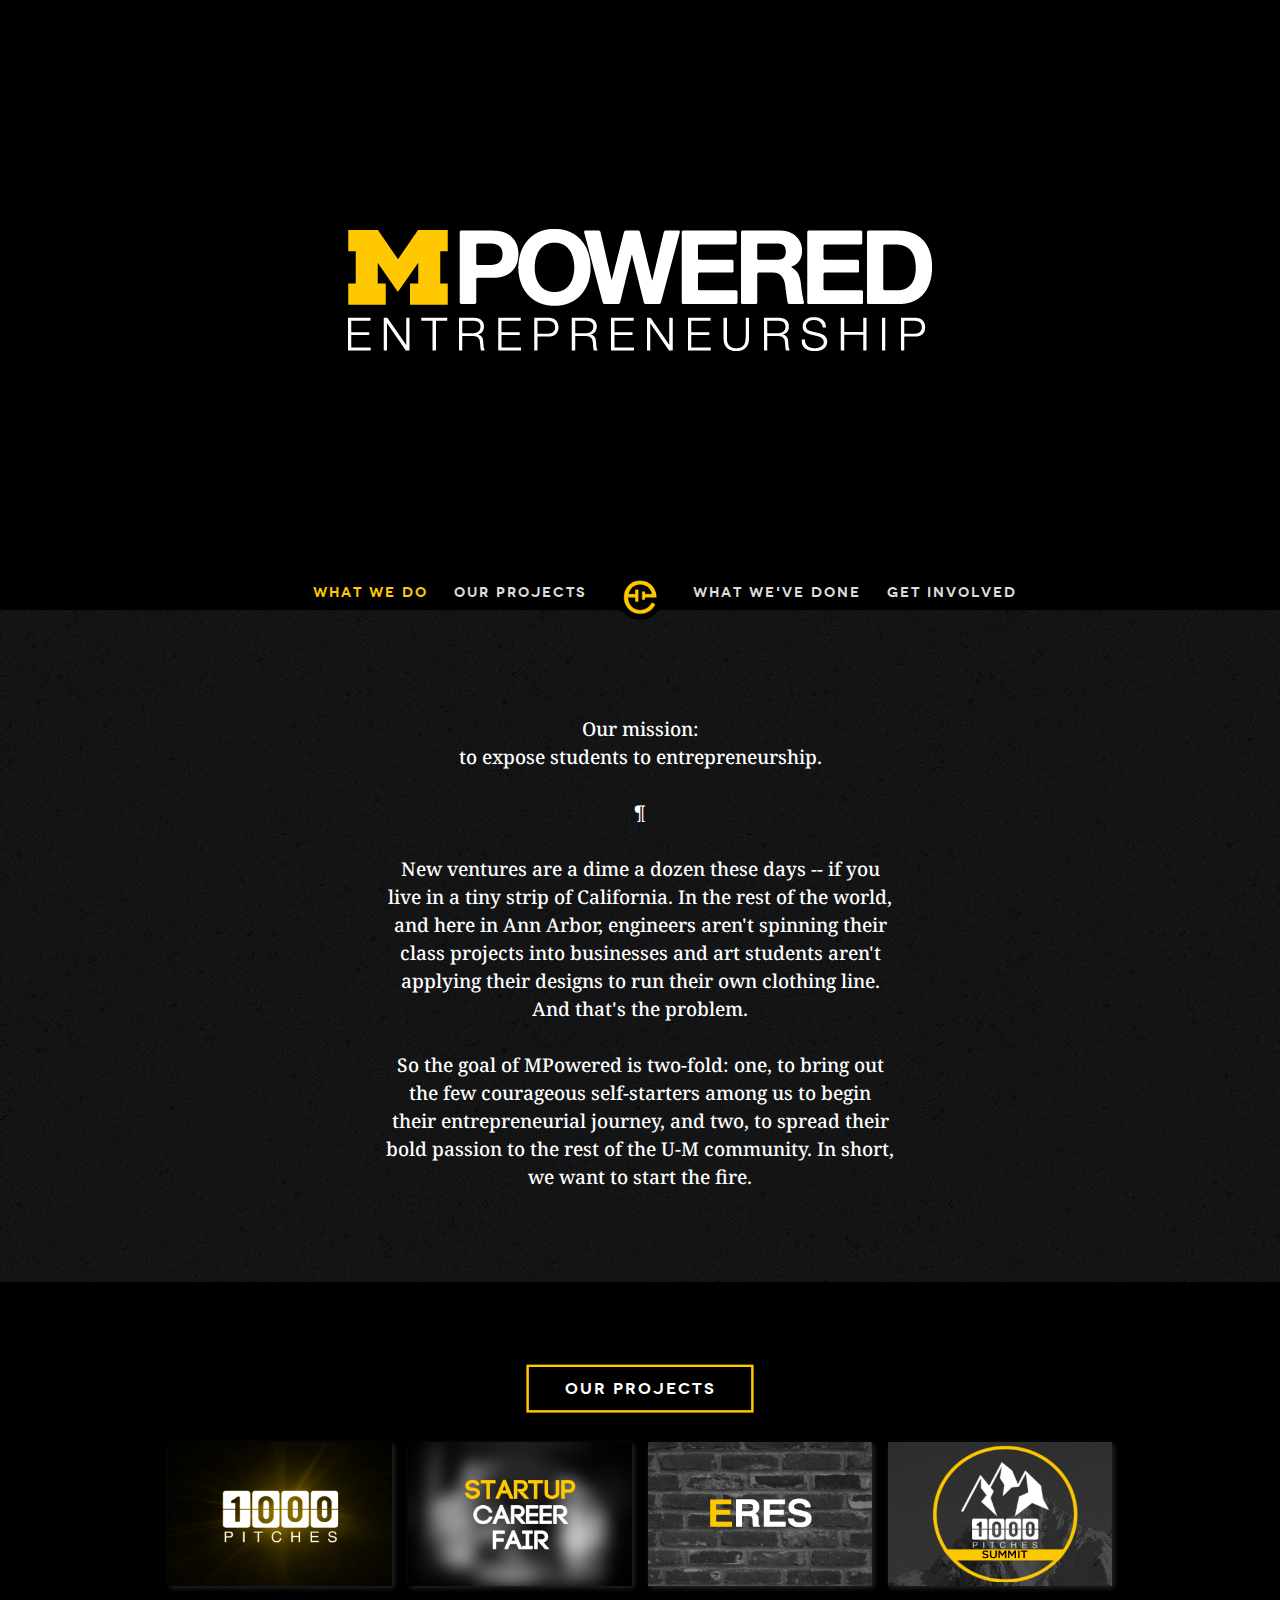
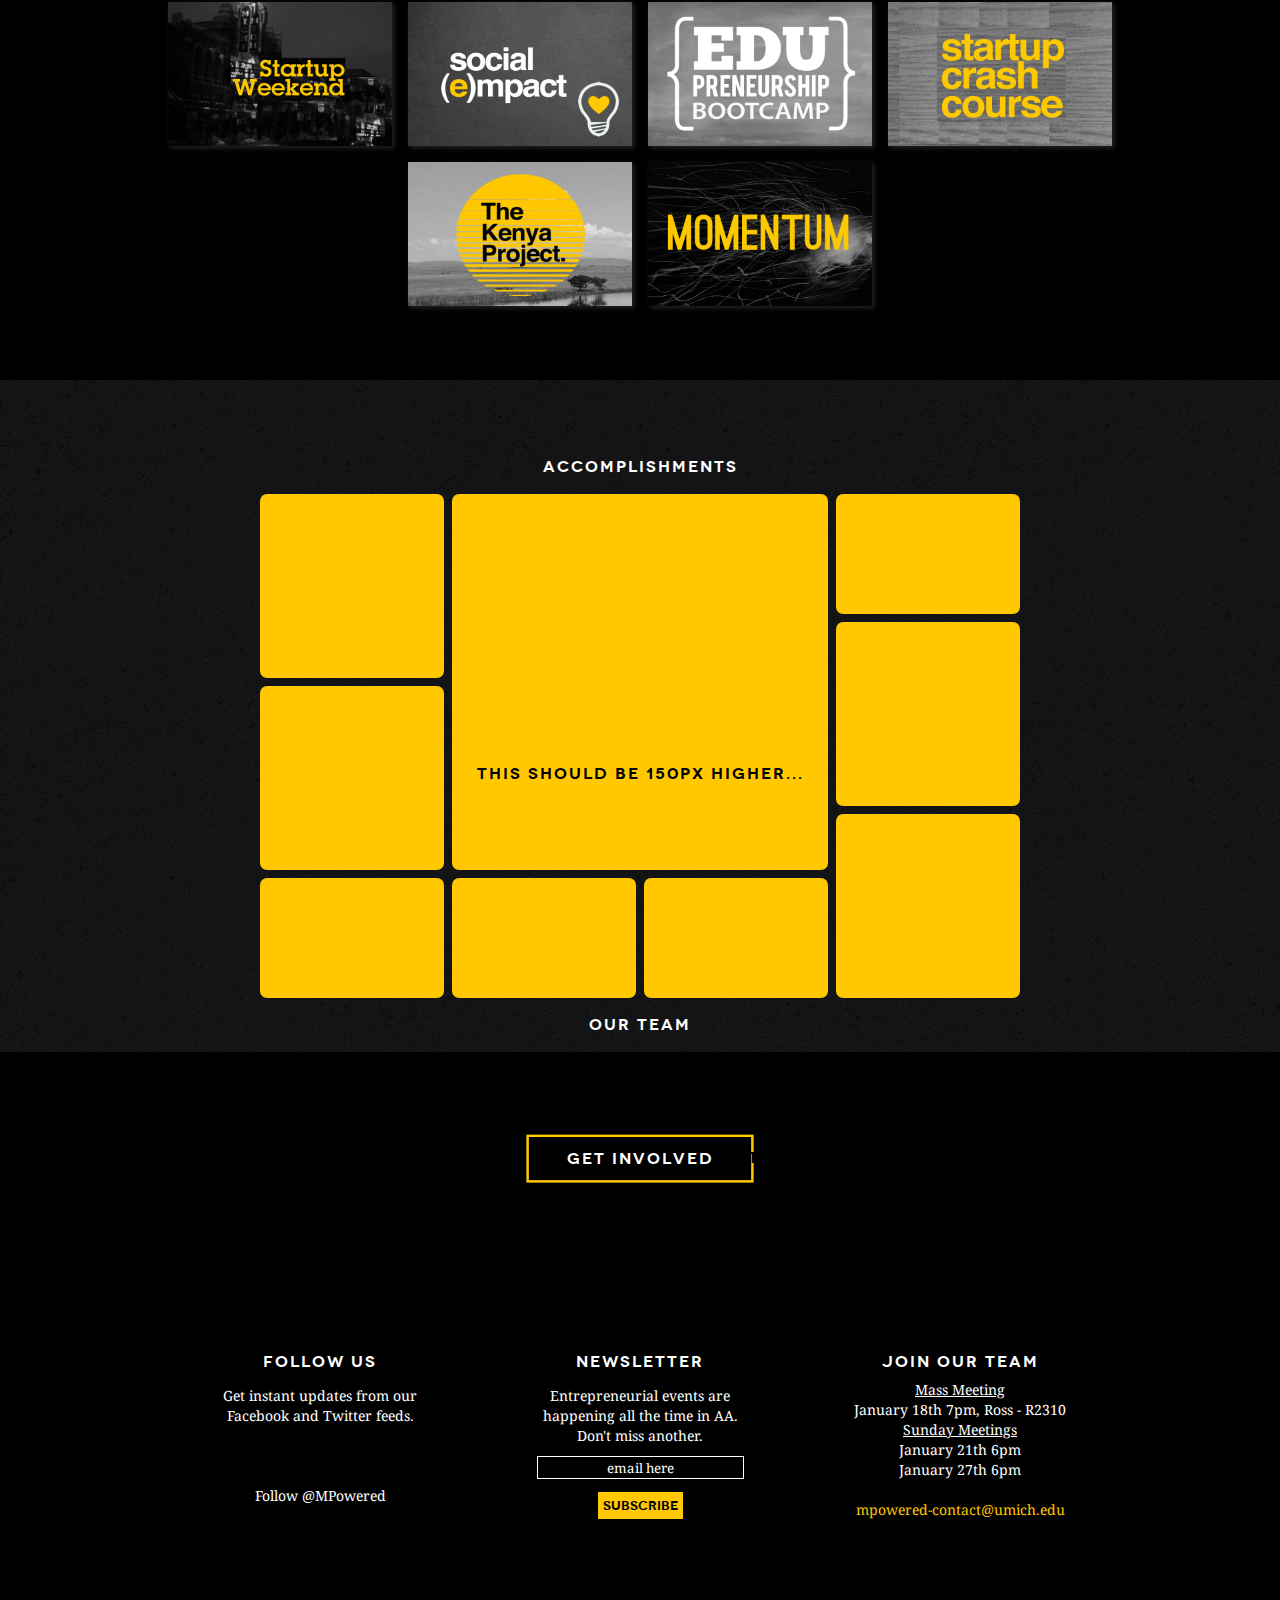
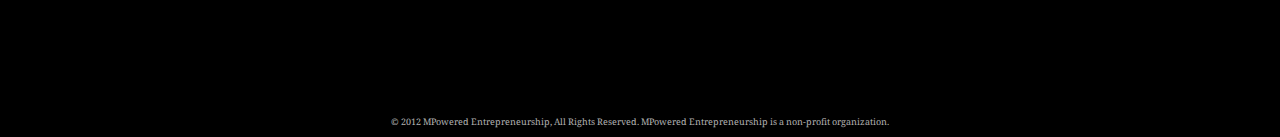
==== index.html @ c4669c92 "style fixes" ====
<!doctype html>

<html>

	<head>
	
			<link rel="stylesheet" type="text/css" href="css/reset.css" />
			<link rel="stylesheet" type="text/css" href="css/font.css" />
			<link rel="stylesheet" type="text/css" href="css/nav.css" />
			<link rel="stylesheet" type="text/css" href="css/style.css" />
			<link rel="stylesheet" type="text/css" href="css/accomp.css">
			
			<link rel="shortcut icon" type="image/x-icon" href="http://shivakilaru.com/newsite2/favicon.ico?" />
			
			<link rel="stylesheet" href="js/JQuery-Tooltip-Plugin/stylesheets/jquery.tooltip/jquery.tooltip.css" type="text/css" />

			<script type="text/javascript" src="js/jquery-ui-1.9.2.custom/js/jquery-1.8.3.js"></script>
			<script type="text/javascript" src="js/jquery-ui-1.9.2.custom/js/jquery-ui-1.9.2.custom.min.js"></script>
			<script src="js/jquery.localscroll.js" type="text/javascript"></script> 
			<script src="js/jquery.scrollTo.js" type="text/javascript"></script> 
			<script type="text/javascript" src="js/jquery.flip.min.js"></script>
			<script src="js/jquery.localscroll.js" type="text/javascript"></script> 
			<script src="js/jquery.scrollTo.js" type="text/javascript"></script>
			<script type="text/javascript" src="js/JQuery-Tooltip-Plugin/javascripts/jquery.tooltip.js"></script>
			<script type="text/javascript" src="js/parallax.js"></script>
			 
			<script type="text/javascript" src="js/custom-mpowered-scripts.js"></script>

			<script type="text/javascript" src="js/jquery.masonry.min.js"></script>
			<script type="text/javascript" src="js/accomplishments.js"></script>

		<title>MPowered Entrepreneurship</title>
		<meta charset="utf-8" />
		<meta property="og:image" content="http://shivakilaru.com/fb-thumbnail.png"/>
		<meta property="og:title" content="MPowered Entrepreneurship"/>
		<meta property="og:url" content="http://www.mpowered.umich.edu"/>
		<meta property="og:site_name" content="MPowered Entrepreneurship"/>
		<meta property="og:type" content="website"/>

		<!-- start Mixpanel --><script type="text/javascript">(function(e,b){if(!b.__SV){var a,f,i,g;window.mixpanel=b;a=e.createElement("script");a.type="text/javascript";a.async=!0;a.src=("https:"===e.location.protocol?"https:":"http:")+'//cdn.mxpnl.com/libs/mixpanel-2.2.min.js';f=e.getElementsByTagName("script")[0];f.parentNode.insertBefore(a,f);b._i=[];b.init=function(a,e,d){function f(b,h){var a=h.split(".");2==a.length&&(b=b[a[0]],h=a[1]);b[h]=function(){b.push([h].concat(Array.prototype.slice.call(arguments,0)))}}var c=b;"undefined"!==
typeof d?c=b[d]=[]:d="mixpanel";c.people=c.people||[];c.toString=function(b){var a="mixpanel";"mixpanel"!==d&&(a+="."+d);b||(a+=" (stub)");return a};c.people.toString=function(){return c.toString(1)+".people (stub)"};i="disable track track_pageview track_links track_forms register register_once alias unregister identify name_tag set_config people.set people.increment".split(" ");for(g=0;g<i.length;g++)f(c,i[g]);b._i.push([a,e,d])};b.__SV=1.2}})(document,window.mixpanel||[]);
mixpanel.init("ddc8a62058d644b4b619761ac56e7fad");</script><!-- end Mixpanel -->
		
	</head>


	<body>

		<script type="text/javascript">
		    mixpanel.track("Loaded the Home Page");
		</script>
	
	<section id="slide-1" data-type="background" data-speed="10">
		<div class="slide" id="scrollto1">
		
			<div class="logo-banner">
			
				<img id="logo" src="the-logo.png"/>
		
			</div>
		</div>
	</section>
	
	
	<div id="sticky_navigation_wrapper">
		<div id="sticky_navigation">
			<div class="demo_container">
				<ul id="scrollanimate">
					<div class="nav-left">
						<li ><a id='projects'href="#scrollto3">Our Projects</a></li>
						<li ><a id='who' href="#scrollto2">What We Do</a></li>
					</div>
					<a id='home'href="#scrollto1"><div class="circle"></div></a>
					<div class="nav-right">
						<li ><a id='people' href="#scrollto4">What We've Done</a></li>
						<li ><a id='involved'href="#scrollto5">Get Involved</a></li>
					</div>
				</ul>
			</div>
		</div>
	</div>
	
	
	<div class="slide" id="scrollto2">
	
		<div class="what-we-do" id="mission">
			Our mission: <br />
			to expose students to entrepreneurship. <br />
			<br />
			¶ <br/>
			<br />
			New ventures are a dime a dozen these days -- if you live in a tiny strip of California. In the rest of the world, and here in Ann Arbor, engineers aren't spinning their class projects into businesses and art students aren't applying their designs to run their own clothing line. And that's the problem.<br /><br/>
			So the goal of MPowered is two-fold: one, to bring out the few courageous self-starters among us to begin their entrepreneurial journey, and two, to spread their bold passion to the rest of the U-M community. In short, we want to start the fire.
		</div>
		
	</div>

	<section id="slide-3" data-type="background" data-speed="10">
		<div class="slide" id="scrollto3">
	
			<div class="title" id="proj">
					Our Projects
			</div>
			
			<div id="project-grid">
				<div>
					<div class="project tileflip">
					<!-- 1000 Pitches -->
						<img src="projects/1000.png">
					</div>
					<div class="projectdata">
						<div class="project_text">
							Pitch your ideas to the largest student run pitch competition in the world.
						</div>
						<a target="_blank" href="http://www.1000pitches.com">
							<div class="link" id="arrow">
							</div>
						</a>	
					</div>
				</div>
				<div>
					<div class="project tileflip" id="scf">
						<!-- MPowered Career Fair -->
						<img src="projects/cf2.png">
					</div>
					<div class="projectdata">
						<div class="project_text">
							Come get a job with a startup at this high energy recruiting event.
						</div>
						<a target="_blank" href="http://startumup.com">
							<div class="link" id="arrow">
							</div>
						</a>	
					</div>
				</div>
				<div>
					<div class="project tileflip">
					<!-- eRes -->
						<img src="projects/eres.png" />
					</div>
					<div class="projectdata">
						<div class="project_text">
							Surround yourself with other passionate students in a living-learning community.
						</div>
						<a target="_blank" href="http://mpowered.umich.edu/eres">
							<div class='link' id="arrow">
							</div>
						</a>	
						
					</div>
				</div>
				<div>
					<div class="project tileflip">
					<!-- 1000 Pitches Summit -->
						<img src="projects/summit.png">
					</div>
					<div class="projectdata">
						<div class="project_text">
							Set your ideas in motion by attending workshops hosted by entrepreneurial leaders.
						</div>
						<div class='link'>	
						</div>
					</div>
				</div>
				<div>
					<div class="project tileflip">
						<!-- Startup Weekend -->
						<img src="projects/sw.png" />
					</div>
					<div class="projectdata">
						<div class="project_text">
							Build your own startup from the bottom up at this intense 54 hour event.
						</div>
						<a target="_blank" href="http://annarbor.startupweekend.org/">						
							<div class='link' id="arrow">
							</div>
						</a>	
					</div>
				</div>
				<div>
					<div class="project tileflip" id="gew">
						<!-- Global Entrepreneurship Week -->
						<img src="projects/gew.png">
					</div>
					<div class="projectdata">
						<div class="project_text">

							Create social change through innovative entrepreneurial solutions.
						</div>
						<a target="_blank" href="http://socialempact.weebly.com">
							<div class='link' id="arrow">
							</div>
						</a>	
					</div>
				</div>
				<div>
					<div class="project tileflip">
						<!-- EDUpreneurship Conference -->
						<img src="projects/edu2.png">
					</div>
					<div class="projectdata">
						<div class="project_text">
							Work with other motivated students to tackle education's biggest problems.
						</div>

						<a target="_blank" href="http://edupreneurshipsummit.wix.com/home">
							<div class='link' id="arrow">
							</div>	
						</a>	
					</div>
				</div>
				<div>
					<div class="project tileflip">
						<!-- Startup Crash Course -->
						<img src="projects/scc.png" />
					</div>
					<div class="projectdata">
						<div class="project_text">
							Acquire the technical skills you need to start your own company.
						</div>
						<div class='link'>
						</div>
					</div>
				</div>
				<div class="project" style="background:none; -webkit-box-shadow: none; -moz-box-shadow:none; box-shadow:none;">
				</div>
				<div>
					<div class="project tileflip">
					<!-- The Kenya Project -->
						<img src="projects/kenya.png">
					</div>
					<div class="projectdata">
						<div class="project_text">
							Help develop communities in Kenya while augmenting your entrepreneurial skills.
						</div>
						<a target="_blank" href="http://mpowered.umich.edu/kenya_project">
							<div class='link' id="arrow">
							</div>
						</a>	
					</div>
				</div>
				<div>
					<div class="project tileflip" id="momentum">
						<!-- Momentum -->
						<img src="projects/momentum.png" />
					</div>
					<div class="projectdata">
						<div class="project_text">
							Tap into Ann Arbor's entrepreneurial resources to expand your startup.
						</div>
						<div class='link'>
						</div>
					</div>
				</div>
				<div class="project" style="background:none; -webkit-box-shadow: none; -moz-box-shadow:none; box-shadow:none;">
				</div>
				
			</div>
		</div>
	</section>

	<div class="slide"  id="scrollto4">
		<div class="title linktoaccomplishments" id="ourteam">
			Accomplishments
		</div>
		<div class="accomplishments">
				<div class="box-accomp medium">
					HEY
				</div>
				<div class="box-accomp huge" link="https://www.google.com/search?q=css+remove+height+of+relative&ie=utf-8&oe=utf-8&aq=t&rls=org.mozilla:en-US:official&client=firefox-a">
					this should be 150px higher...
				</div>
				<div class="box-accomp small">
					
				</div>
				<div class="box-accomp medium">
					
				</div>
				<div class="box-accomp medium">
					
				</div>
				<div class="box-accomp medium">
					 
				</div>
				<div class="box-accomp small">
					
				</div>

				<div class="box-accomp small">
					
				</div>

				<div class="box-accomp small">
					test
				</div>
		</div>

		<div id="people-grid" >
			<img class="person tooltiptopright" src="team/2012-
			scott.png"/>
				<div class="tooltip_description" style="display:none;" title="Scott Christopher">
					<div class="tooltip_text">
						President <br />
						<br />

						Email:
						schrist@umich.edu<br />
						Hometown: 
						Grand Rapids, Michigan<br />
					</div>
				</div>
			<img class="person tooltiptopright" src="team/2012-
			shiva.png"/>
				<div class="tooltip_description" style="display:none;" title="Shiva Kilaru">
					<div class="tooltip_text">
						VP of Design <br />
						<br />

						Email:
						skilaru@umich.edu<br />
						Hometown: 
						Fenton, Michigan<br />
					</div>
				</div>
			<img class="person tooltiptopright" src="team/2012-
			ridhisha.png"/>
				<div class="tooltip_description" style="display:none;" title="Ridhisha Rughani">
					<div class="tooltip_text">
						VP of Programs <br />
						<br />

						Email:
						rrughani@umich.edu <br />
						Hometown: 
						Rochester Hills, Michigan<br />
					</div>
				</div>
			<img class="person tooltiptopleft" src="team/2012-
			neil.png"/>
				<div class="tooltip_description" style="display:none;" title="Neil Sood">
					<div class="tooltip_text">
						VP of Projects <br />
						<br />

						Email:
						neilsood@umich.edu <br />
						Hometown: 
						Palo Alto, California<br />
					</div>
				</div>
			<img class="person tooltiptopleft" src="team/2012-
			cathy.png"/>
				<div class="tooltip_description" style="display:none;" title="Cathy Huang">
					<div class="tooltip_text">
						Director - 1000 Pitches <br />
						<br />

						Email:
						huangcat@umich.edu <br />
						Hometown: 
						Canton, Michigan<br />
					</div>
				</div>
			<img class="person tooltiptopleft" src="team/2012-
			chris.png"/>
				<div class="tooltip_description" style="display:none;" title="Chris O'Neil">
					<div class="tooltip_text">
						Director - 1000 Pitches <br />
						<br />

						Email:
						cconeil@umich.edu <br />
						Hometown: 
						Akron, Ohio<br />
					</div>
				</div>

			<img class="person tooltiptopright" src="team/2012-
			danyaal.png"/>
				<div class="tooltip_description" style="display:none;" title="Danyaal Rangwala">
					<div class="tooltip_text">
						Director - 1000 Pitches <br />
						<br />

						Email:
						danyaal@umich.edu <br />
						Hometown: 
						Glendale, California<br />
					</div>
				</div>
			<img class="person tooltiptopright" src="team/2012-
			michelle.png"/>
				<div class="tooltip_description" style="display:none;" title="Michelle Lu">
					<div class="tooltip_text">
						Director - MPowered Career Fair <br />
						<br />

						Email:
						lumich@umich.edu <br />
						Hometown: 
						Canton, Michigan<br />
					</div>
				</div>
			<img class="person tooltiptopright" src="team/2012-
			brandon.png"/>
				<div class="tooltip_description" style="display:none;" title="Brandon Eagle">
					<div class="tooltip_text">
						Director - MPowered Career Fair <br />
						<br />
						Email:
						bleagle@umich.edu <br />
						Hometown: 
						Southborough, Massachusetts<br />
					</div>
				</div>
			<img class="person tooltiptopleft" src="team/2012-
			max.png"/>
				<div class="tooltip_description" style="display:none;" title="Max Gilles">
					<div class="tooltip_text">
						Director - Marketing  <br />
						<br />
						Email:
						mxgilles@umich.edu <br />
						Hometown: 
						Cleveland, Ohio<br />
					</div>
				</div>
			<img class="person tooltiptopleft" src="team/2012-
			alison.png"/>
				<div class="tooltip_description" style="display:none;" title="Alison Christiansen">
					<div class="tooltip_text">
						Director - Startup Weekend  <br />
						<br />

						Email:
						amchr@umich.edu <br />
						Hometown: 
						Troy, Michigan<br />
					</div>
				</div>
			<img class="person tooltiptopleft" src="team/2012-
			shreyas.png"/>
				<div class="tooltip_description" style="display:none;" title="Shreyas Parat">
					<div class="tooltip_text">
						Director - Social & Recruiting <br />
						<br />
						Email:
						parats@umich.edu <br />
						Hometown: 
						Palo Alto, California<br />
					</div>
				</div>
			<img class="person tooltiptopright" src="team/2012-
			nikil.png"/>
				<div class="tooltip_description" style="display:none;" title="Nikil Ramanathan">
					<div class="tooltip_text">
						Director - Social & Recruiting  <br />
						<br />
						Email:
						nikraman@umich.edu <br />
						Hometown: 
						Princeton Junction, New Jersey<br />
					</div>
				</div>
			<img class="person tooltiptopright" src="team/2012-
			chaturi.png"/>
				<div class="tooltip_description" style="display:none;" title="Chaturi Wijesundera">
					<div class="tooltip_text">
						Director - Momentum <br />
						<br />

						Email:
						chaturi@umich.edu <br />
						Hometown: 
						Ann Arbor, Michigan<br />
					</div>
				</div>
			<img class="person tooltiptopright" src="team/2012-
			bill.png"/>
				<div class="tooltip_description" style="display:none;" title="Bill Coop">
					<div class="tooltip_text">
						Director - eRes <br />
						<br />
						Email:
						cwacoop@umich.edu <br />
						Hometown: 
						Port Huron, Michigan<br />
					</div>
				</div>
			<img class="person tooltiptopleft" src="team/2012-
			kyle.png"/>
				<div class="tooltip_description" style="display:none;" title="Kyle Jensen">
					<div class="tooltip_text">
						Director - eRes <br />
						<br />
						Email:
						kyjensen@umich.edu <br />
						Hometown: 
						Gladstone, Michigan<br />
					</div>
				</div>
			<img class="person tooltiptopleft" src="team/2012-
			lauren.png"/>
				<div class="tooltip_description" style="display:none;" title="Lauren Risetter">
					<div class="tooltip_text">
						Director - 1000 Pitches Summit <br />
						<br />
						Email:
						laurennr@umich.edu <br />
						Hometown: 
						Stevensville, Michigan<br />
					</div>
				</div>
			<img class="person tooltiptopleft" src="team/2012-
			sarah.png"/>
				<div class="tooltip_description" style="display:none;" title="Sarah Oleinick">
					<div class="tooltip_text">
						Director - 1000 Pitches Summit <br />
						<br />
						Email:
						osarah@umich.edu <br />
						Hometown: 
						Berkley, Michigan<br />
					</div>
				</div>

			<img class="person tooltipbottomright" src="team/2012-
			lucy.png"/>
				<div class="tooltip_description" style="display:none;" title="Lucy Zhao">
					<div class="tooltip_text">
						Director - The Kenya Project  <br />
						<br />
						Email:
						lucyzhao@umich.edu  <br />
						Hometown: 
						Northville, Michigan<br />
					</div>
				</div>
			<img class="person tooltipbottomright" src="team/2012-
			sripriya.png"/>
				<div class="tooltip_description" style="display:none;" title="Sripriya Navalpakam">
					<div class="tooltip_text">
						Director - Global Entrepreneurship Week <br />
						<br />
						Email:
						snavalpa@umich.edu <br />
						Hometown: 
						Farmington Hills, Michigan<br />
					</div>
				</div>
			<img class="person tooltipbottomright" src="team/2012-
			jeff.png"/>
				<!--Tech Team Is The Best
				    http://www.jeffsallans.site90.net-->
				
				<div class="tooltip_description" style="display:none;" title="Jeff Sallans">
					<div class="tooltip_text">
						Director - Tech Team <br />
						<br />
						Email:
						jsallans@umich.edu <br />
						Hometown: 
						Goodrich, Michigan<br />
					</div>
				</div>
			<img class="person tooltipbottomleft" src="team/2012-
			raj.png"/>
				<div class="tooltip_description" style="display:none;" title="Raj Vir">
					<div class="tooltip_text">
						Director - Startup Crash Course  <br />
						<br />
						Email:
						vir@umich.edu <br />
						Hometown: 
						Beverly Hills, California<br />
					</div>
				</div>
			<img class="person tooltipbottomleft" src="team/2012-
			david.png"/>
				<div class="tooltip_description" style="display:none;" title="David Fontenot">
					<div class="tooltip_text">
						Director - Startup Crash Course  <br />
						<br />
						Email:
						gailees@umich.edu <br />
						Hometown: 
						Hollywood, Florida<br />
					</div>
				</div>
			<img class="person tooltipbottomleft" src="team/2012-
			injae.png"/>
				<div class="tooltip_description" style="display:none;" title="Injae Lee">
					<div class="tooltip_text">
						Director - Edupreneurship Conference <br />
						<br />
						Email:
						injaelee@umich.edu <br />
						Hometown: 
						Seoul, South Korea<br />
					</div>
				</div>
		</div>
		<div class="title linktopeople">
			Our Team
		</div>
	</div>

	<section id="slide-3" data-type="background" data-speed="10">
		<div class="slide" id="scrollto5">
			<div class="title" id="get">
				Get Involved
			</div>
			
			<div class="get-involved">


				<div class="getinvolved-wrapper">
					<div class="box-social">
						<div class="show_recruitment">Follow Us</div>
						<br>
						<div class="box-content">
							Get instant updates from our Facebook and Twitter feeds.
							<br><br>
							<div id="fb-root"></div>
							<script>(function(d, s, id) {
							  var js, fjs = d.getElementsByTagName(s)[0];
							  if (d.getElementById(id)) return;
							  js = d.createElement(s); js.id = id;
							  js.src = "//connect.facebook.net/en_US/all.js#xfbml=1";
							  fjs.parentNode.insertBefore(js, fjs);}
							  (document, 'script', 'facebook-jssdk'));</script>

							<div class="fb-like" onClick=mixpanel.track('Liked Us on Facebook') data-href="http://www.facebook.com/MPEntrepreneurship" data-send="false" data-layout="button_count" data-width="80" data-show-faces="false" data-font="arial"></div>
							<br>
							<br>
						<a onClick="mixpanel.track('Followed Us on Twitter')" href="https://twitter.com/MPowered" class="twitter-follow-button" data-show-count="false" style="text-align:center;">Follow @MPowered</a>
						<script>!function(d,s,id){var js,fjs=d.getElementsByTagName(s)[0];if(!d.getElementById(id)){js=d.createElement(s);js.id=id;js.src="//platform.twitter.com/widgets.js";fjs.parentNode.insertBefore(js,fjs);}}(document,"script","twitter-wjs");</script>
						</div>

					</div>


					<div class="box-newsletter">
						<div class="email-step1">
							Newsletter
						</div>
						<br />
						<div class="box-content">
							Entrepreneurial events are happening all the time in AA. Don't miss another.
							<br>
							<div class="email-step2">
								<form method="POST" action="http://umich.us4.list-manage2.com/subscribe/post" />
									<input type='hidden' name='u' value='f440f834f0ade2ec605b072f9' />
									<input type='hidden' name='id' value='8c61ac873f' />
									<input type='hidden' name='MERGE1' value='MPowered' />
									<input type='hidden' name='MERGE2' value='Website' />
									<input class="emailbox" onclick="this.value='';" type='text' name='MERGE0' value='email here' />
									<Br>
									<input class="submit" type='submit' value='Subscribe' onClick='mixpanel.track("Signed Up For Newsletter");'/>
								</form>
							</div>
							<div class="email-step3">
								Thank You
							</div>
						</div>
					</div>



					<div class="box-join">
						<div class="show_recruitment">join our team</a>

							<br>


						<div class="box-content" style="margin-top:10px">
							<u>Mass Meeting</u><br />
							January 18th 7pm, 
							Ross - R2310<br />
							<u>Sunday Meetings</u><br />
							January 21th 6pm<br />
							January 27th 6pm<br />
							<br />
							<span style="color:#ffc800">mpowered-contact@umich.edu</span>
							<!--
							<div class="instruction-grid">


									<div class="cushycms">January 18th</div>
								</div>
									<h2>Attend Mass Meeting</h2>
									<p>Learn about MPowered and talk to team leaders.</p>
									<div class="cushycms">January 18th</div>
								</div>
								<div class="instruction second zoomTarget" data-closeclick="true">
									<h2>Pick a Project</h2>
									<p>Decide on a project or internal MPowered team.</p>
									<ul class="cushycms">
										<li>Tech Team</li>
										<li>Marketing Team</li>
										<li>Social Team</li>
										<li>1000 Pitches</li>
										<li>1000 Pitches Summit</li>
										<li>...</li>
									</ul>
								</div>
								<div class="instruction third zoomTarget" data-closeclick="true">
									<h2>Get Involved</h2>
									<p>3 Sunday meetings:</p>
									<ul>
										<div class="cushycms">January 20th</div>
										<div class="cushycms">January 27th</div>
										<div class="cushycms">Febuary 3rd</div>
									</ul>
								</div>
								<div class="instruction fourth zoomTarget" data-closeclick="true">
									<h2>Fill Out Our Application</h2>
									<p>A few creative questions to help you stand out.</p>
								</div>
							-->
							</div>
						</div>
					</div>
				</div>

			</div>
		</div>
	</section>

<div class="copyright">
		&copy; 2012 MPowered Entrepreneurship, All Rights Reserved. MPowered Entrepreneurship is a non-profit organization.
	</div>


	<script type="text/javascript">

	  var _gaq = _gaq || [];
	  _gaq.push(['_setAccount', 'UA-36868899-1']);
	  _gaq.push(['_trackPageview']);

	  (function() {
	    var ga = document.createElement('script'); ga.type = 'text/javascript'; ga.async = true;
	    ga.src = ('https:' == document.location.protocol ? 'https://ssl' : 'http://www') + '.google-analytics.com/ga.js';
	    var s = document.getElementsByTagName('script')[0]; s.parentNode.insertBefore(ga, s);
	  })();

	</script>
</body>
</html>
---- css/font.css ----
/* Font Kit Generated by Font Squirrel (http://www.fontsquirrel.com) on September 22, 2012 */

@font-face {
    font-family: 'novecento_wide_lightregular';
    src: url('fonts/novecentowide-light-webfont.eot');
    src: url('fonts/novecentowide-light-webfont.eot?#iefix') format('embedded-opentype'),
         url('fonts/novecentowide-light-webfont.woff') format('woff'),
         url('fonts/novecentowide-light-webfont.ttf') format('truetype'),
         url('fonts/novecentowide-light-webfont.svg#novecento_wide_lightregular') format('svg');
    font-weight: normal;
    font-style: normal;

}

@font-face {
    font-family: 'novecento_wide_ultralightbold';
    src: url('fonts/novecentowide-medium-webfont.eot');
    src: url('fonts/novecentowide-medium-webfont.eot?#iefix') format('embedded-opentype'),
         url('fonts/novecentowide-medium-webfont.woff') format('woff'),
         url('fonts/novecentowide-medium-webfont.ttf') format('truetype'),
         url('fonts/novecentowide-medium-webfont.svg#novecento_wide_ultralightbold') format('svg');
    font-weight: normal;
    font-style: normal;

}

@font-face {
    font-family: 'novecento_wide_normalregular';
    src: url('fonts/novecentowide-normal-webfont.eot');
    src: url('fonts/novecentowide-normal-webfont.eot?#iefix') format('embedded-opentype'),
         url('fonts/novecentowide-normal-webfont.woff') format('woff'),
         url('fonts/novecentowide-normal-webfont.ttf') format('truetype'),
         url('fonts/novecentowide-normal-webfont.svg#novecento_wide_normalregular') format('svg');
    font-weight: normal;
    font-style: normal;

}

@font-face {
    font-family: 'novecento_wide_lightbold';
    src: url('fonts/novecentowide-demibold-webfont.eot');
    src: url('fonts/novecentowide-demibold-webfont.eot?#iefix') format('embedded-opentype'),
         url('fonts/novecentowide-demibold-webfont.woff') format('woff'),
         url('fonts/novecentowide-demibold-webfont.ttf') format('truetype'),
         url('fonts/novecentowide-demibold-webfont.svg#novecento_wide_lightbold') format('svg');
    font-weight: normal;
    font-style: normal;

}

@font-face {
    font-family: 'novecento_wide_bookregular';
    src: url('fonts/novecentowide-book-webfont.eot');
    src: url('fonts/novecentowide-book-webfont.eot?#iefix') format('embedded-opentype'),
         url('fonts/novecentowide-book-webfont.woff') format('woff'),
         url('fonts/novecentowide-book-webfont.ttf') format('truetype'),
         url('fonts/novecentowide-book-webfont.svg#novecento_wide_bookregular') format('svg');
    font-weight: normal;
    font-style: normal;

}

@font-face {
    font-family: 'novecento_wide_bookbold';
    src: url('fonts/novecentowide-bold-webfont.eot');
    src: url('fonts/novecentowide-bold-webfont.eot?#iefix') format('embedded-opentype'),
         url('fonts/novecentowide-bold-webfont.woff') format('woff'),
         url('fonts/novecentowide-bold-webfont.ttf') format('truetype'),
         url('fonts/novecentowide-bold-webfont.svg#novecento_wide_bookbold') format('svg');
    font-weight: normal;
    font-style: normal;

}

@import url(http://fonts.googleapis.com/css?family=Maven+Pro:400,500);
---- css/nav.css ----
/* our menu styles */

#sticky_navigation_wrapper {
	margin-top:-30px;
	width:100%; 
	height:35px;
	background:black; 
}

#sticky_navigation { 
	width:100%;
	margin:0 auto;
	height:35px;
	background:black; 
/*color of navbar background */
}

#sticky_navigation ul {
	width:800px;
	height:40px;
	margin:0 auto;
	list-style:none; 
	margin:0 auto; 
}

#sticky_navigation ul li {
	margin:0;
	padding:0;
	display:inline; 
}

#sticky_navigation ul li a { 
	display:block;
	padding:0 13px;
	height:35px;
	line-height:35px;
	font-size:14px;
	color:#ddd;
	text-decoration:none;
}

#sticky_navigation ul li a:hover, #sticky_navigation ul li a.selected {
	color:#ffc800;
}

#sticky_navigation ul li a {
	float:left;
}

.nav-left {
	text-align:right;
	float:left;
	width:360px;
	height:35px;
	margin-right:-100px;
}

.nav-right {
	text-align:left;
	float:right;
	width:360px;
	height:35px;
	margin-left:-100px;

}

#home {
		float:none !important;
		position:relative;
		margin:0 auto !important;
}

#who, #projects {
		float:right !important;
}
---- css/style.css ----
/*// Web Design by Shiva Kilaru. www.shivakilaru.com //*/

/*// MPowered Entrepreneurship, November 2012 //*/

@import url(http://fonts.googleapis.com/css?family=Droid+Serif:400,700,400italic,700italic);

body {
	text-align:center;
	background-color:black;
	margin-top:0px;
	font-family:'novecento_wide_lightbold';
	letter-spacing:2px;
	font-weight:bold;
	color:white;
}

#nav-bar {
	position:fixed;
	bottom:0px;
	margin:0 auto;
	display:inline-block;
	background-image:url('../asfalt.png');
	right:0;
	left:0;
	width:100%;
	height:30px;
	z-index:2;
}
/*
.nav-item {
	width:100px;
	height:100px;
	margin:0 auto;
	background-image:url('nav-1.png');
	background-size:cover;
	margin-top:-29px;
	display:inline-block;
}

.nav-item:hover {
	background-image:url('nav-hover.png');
	cursor:pointer;
}
*/	

.slide {
	margin: 0 auto;
	margin-bottom:13px;
	width: 100%;
	padding: 4rem 0;
	height: 34rem;
	line-height:35rem;
	text-align:center;
}

#scrollto1 {
	height:29rem !important;
	background: url('../optimized-background-56.png') fixed;	
	background-size:cover;
}

#scrollto2 {
	background-image:url('../asfalt.png');
}

#scrollto3 {
	background:url('../optimized-background-9.png') fixed;
	background-position:center bottom;
	background-size:cover;
}

#scrollto4 {
	background-image:url('../asfalt.png');
}

#scrollto5 {
	background:url('../optimized-background-7.png') fixed;
	background-size:cover;
}

.circle {
	display:inline-block;
	right:0;
	left:0;
	margin:0 auto;
	background-image:url('../circle.png');
	background-size:cover;
	width:45px;
	height:45px;
	margin-top:0px;
	z-index:4;
}

.logo-banner {
	background-color:rgba(0,0,0,0.8);
	display:inline-block;
	vertical-align:middle;
	width:100%;
	margin-top:-110px;
	height:175px;
}

#logo {
	margin-top:-380px;
}

.title {
	line-height:1em;
	margin:15px 0px;
}

.what-we-do {
	font-family:'Droid Serif';
	width:509px;
	font-size:19px;
	text-align:center;
	letter-spacing:0px;
	line-height:28px;
	color:white;
	vertical-align:middle;
	display:inline-block;
	font-weight:500;
}

#people-grid {
	position: absolute;
	margin: 0 auto;
	width:48rem;
}

#project-grid {
	-webkit-touch-callout: none;
	-webkit-user-select: none;
	-khtml-user-select: none;
	-moz-user-select: none;
	-ms-user-select: none;
	user-select: none;
	display:inline-block;
	width:60rem;
	line-height:10px;
}

.project {
	width:14rem;
	margin:0.5rem;
	line-height:1em;
	height:9rem;
	background-color:black;
	float:left;
	display:inline-block;
	overflow:hidden;
	vertical-align:middle;
	-webkit-box-shadow: 2px 2px 5px rgba(50, 50, 50, 0.75);
	-moz-box-shadow:    2px 2px 5px rgba(50, 50, 50, 0.75);
	box-shadow:         2px 2px 5px rgba(50, 50, 50, 0.75);
}

.project img {
	width: 100%;
	height: 100%;
}

.projectdata {
	display:none;
}

.link {
	margin: -10px auto;
	height: 32px;
	width: 32px;
}

#arrow {
	background-image:url('../arrow_right.png');	
	background-size: cover;
}

#arrow:hover {
	background-image:url('../arrow_right_hover.png');
	background-size: cover;
	cursor: pointer;
}


.project_text a{
	text-decoration: none !important;
	color: white;
	font-size: 9px;
	color: #FFC800;
}

.project_text a:hover{
	color: white;
}

.tileflip img {
	cursor: pointer;
}

.tooltip_text {
	padding: 1rem;
	text-align: left;
	font-family:'Droid Serif' !important;
	letter-spacing:0px;
}

.tooltip_text {
	line-height:20px;
}

.person {
	width:7rem;
	margin:0.5rem;
	float:left;
	display:inline-block;
	overflow:hidden;
	vertical-align:middle;
}

.get-involved {
	line-height:1em;
	margin-top:50px;
}

.project_text {
	padding:20px;
	font-family:'Droid Serif';
	font-weight:500;
	text-align:center
	;
	font-size:13px;
	line-height:20px;
	letter-spacing:0px;
}

#get, #proj {
	padding:10px;
	
	background-image:url('../title-bg.png');
	background-size:cover;
	line-height:40px;
	
	width:220px;
	height:40px;
	margin:0px auto;

}

#proj {
	margin-bottom:15px;
}

.instruction-grid {
	width: 800px;
	margin: 0px auto;
}

.instruction {
	-webkit-border-radius: 7px;
	-moz-border-radius: 7px;
	border-radius: 7px;
	background-color:rgba(0,0,0,0.8);
	width: 300px;
	height: 150px;
	font-size: 8px;
	display: inline-table;
	padding: 7px;
	margin: 25px;
}

.instruction h2 {
	font-size: 20px;
	margin-bottom: 10px;
}

.get-involved a{
	color: #FFFFFF;
	text-decoration: none;
	cursor: pointer;
}

.get-involved a:hover{
	text-decoration: underline;
}


.person-title {
	font-size:16px;
}

.person-email {
	font-size:12px;
	line-height:30px;
}

.email-step1 {
	color: #FFFFFF;
	text-decoration: none;
}

.getinvolved-wrapper {
		width:900px;
		height:300px;
		margin:0 auto;
		margin-top:150px;
		position:relative;
}

.box-social {
		float:left;
		padding:15px;
		height:175px;
		width:230px;
		background:black;
			-webkit-border-radius: 7px;
	-moz-border-radius: 7px;
	border-radius: 7px;
	background-color:rgba(0,0,0,0.8);
}

.box-newsletter {
			padding:15px;

		float:left;
		left:auto;
		right:auto;
		margin-left:60px;
		height:175px;
		width:230px;
		background:black;
			-webkit-border-radius: 7px;
	-moz-border-radius: 7px;
	border-radius: 7px;
	background-color:rgba(0,0,0,0.8);
}

.box-join {
			padding:15px;

		float:right;
		height:175px;
		width:230px;
		background:black;
			-webkit-border-radius: 7px;
	-moz-border-radius: 7px;
	border-radius: 7px;
	background-color:rgba(0,0,0,0.8);
}

.box-content {
	font-family:'Droid Serif', serif;
	font-weight:normal;
	font-size:14px;
	letter-spacing:0px;
	line-height:20px;
}

.submit {
	border-radius:0px;
	background-color:#ffc800;
	border:3px solid black;
	padding:5px;
	font-family:'novecento_wide_lightbold';
	cursor:pointer;
}

.submit:hover {
	background-color:#f8d76b;
}

.emailbox {
	text-align:center;
	background-color:black;
	height:15px;
	border:1px solid white;
	margin-top:10px;
	margin-bottom:10px;
	padding:3px;
	color:white;
	font-family:'Droid Serif', serif;
}

.copyright {
	width:100%;
	background:rgba(0,0,0,0.65);
	height:30px;
	line-height:30px;
	position:relative;
	bottom:5px;
	font-size:9px;
	color:rgba(255,255,255,0.7);
	letter-spacing:0px;
	margin-top:-38px;
	font-weight:normal;
	font-family:'Droid Serif';
}
---- css/accomp.css ----
.accomplishments {
		width: 48rem;
		height: 32rem;
		position: absolute;
		margin: 0 auto;
	}

	.accomplishments p {

		top: -32rem;
	}

	.box-accomp {
		float: left;
		margin: .25rem;
		background-color:#ffc800;
		-webkit-border-radius: 7px;
		-moz-border-radius: 7px;
		border-radius: 7px;
		color: black;
	}

	.box-accomp:hover {
		background-color:#f8d76b;
	}

	.medium {
		width: 11.5rem;
		height: 11.5rem;
	}
	.small{
		width: 11.5rem;
		height: 7.5rem;
	}
	.huge{
		width: 23.5rem;
		height: 23.5rem;
	}
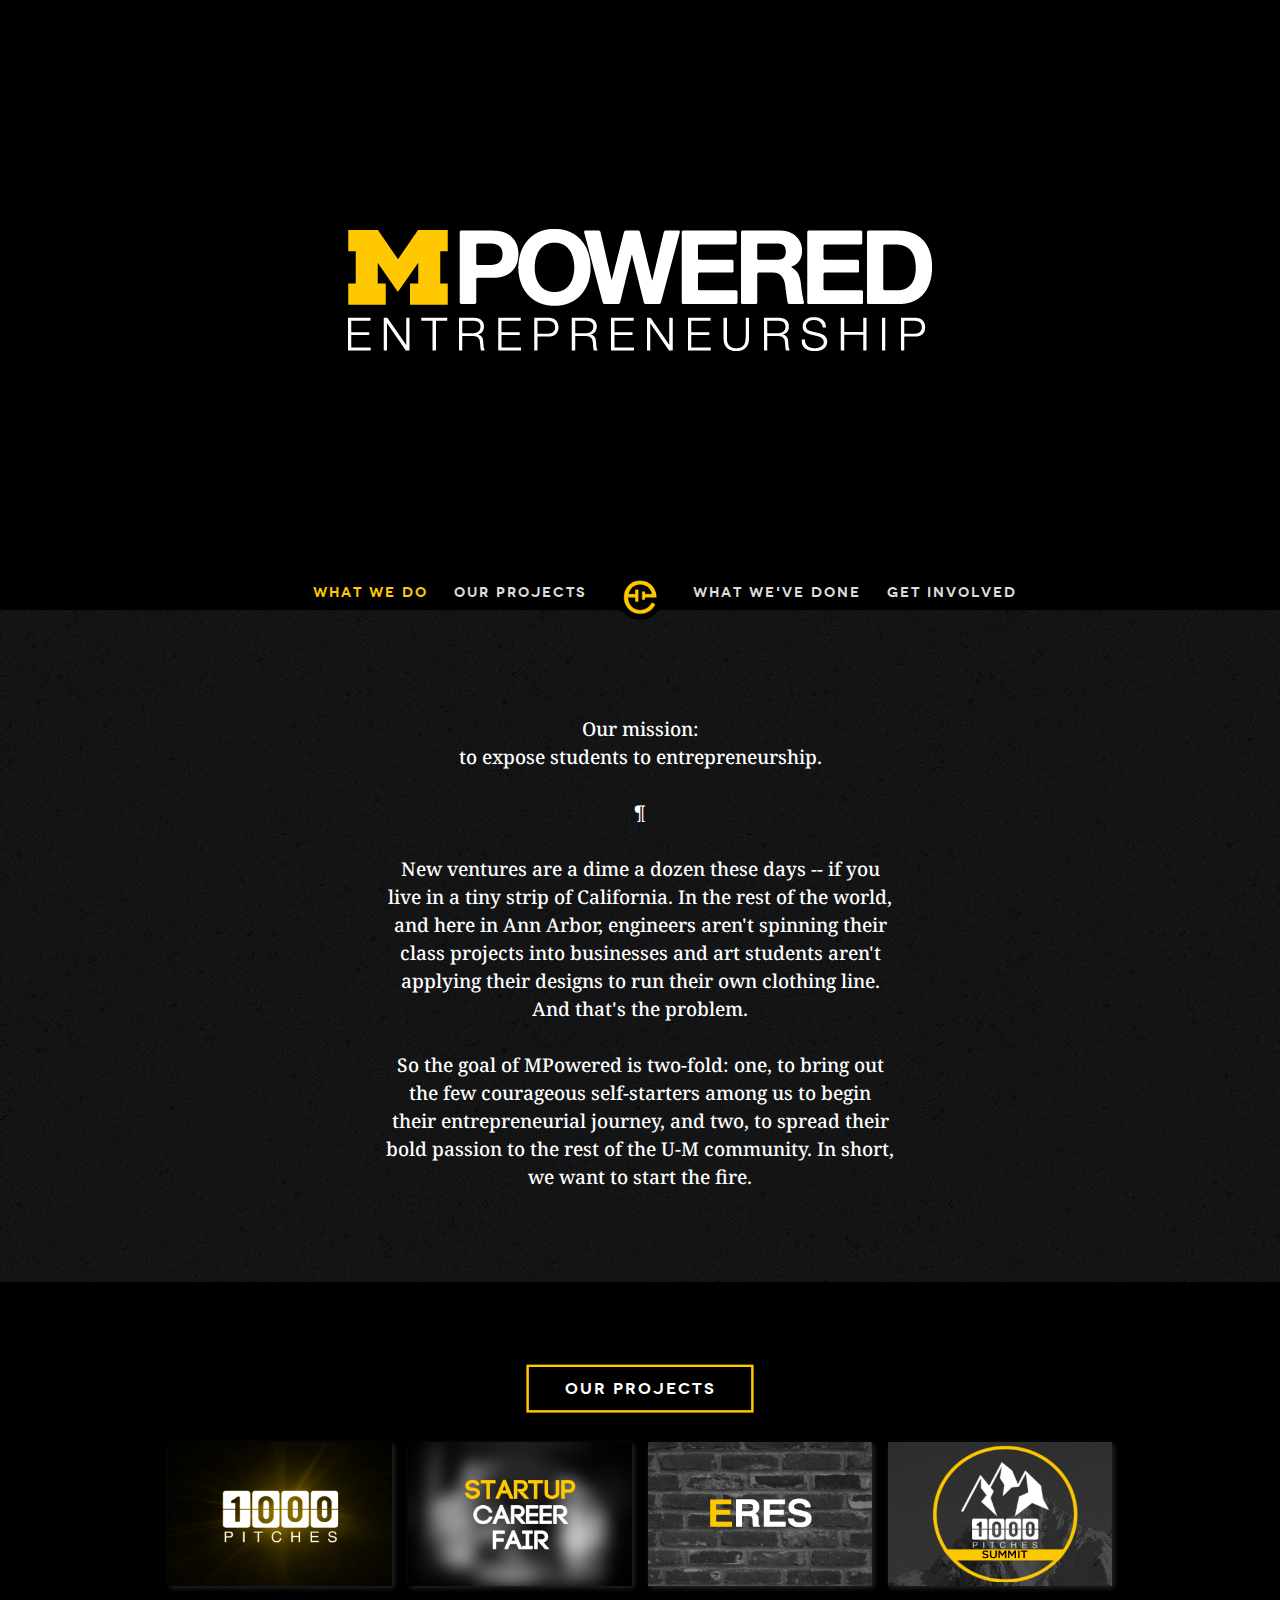
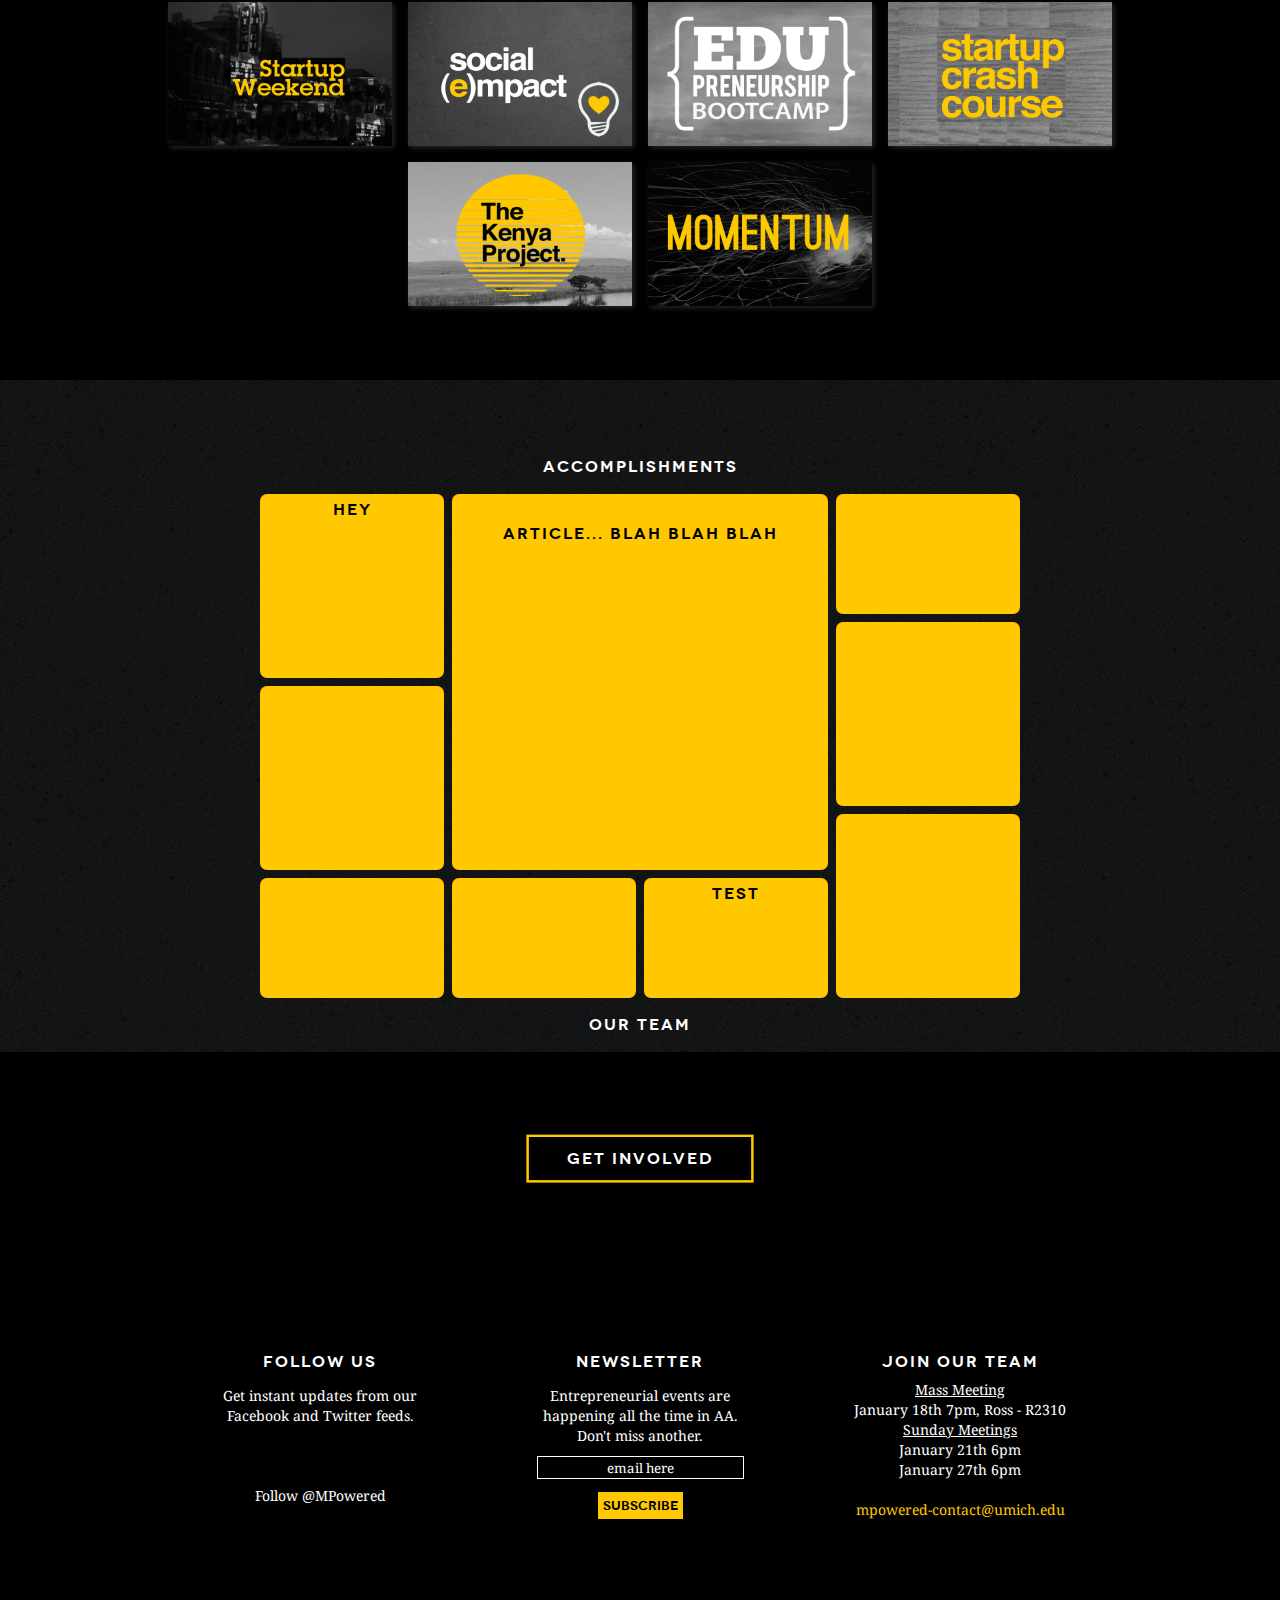
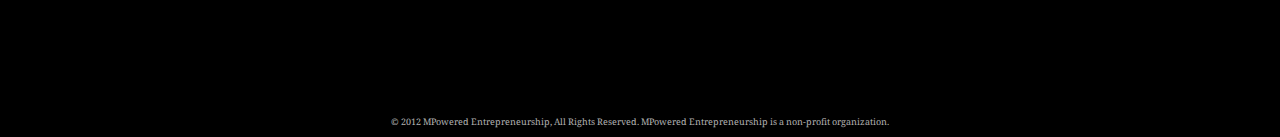
==== commit 7af86212: "style fixes 2.0" ====
--- a/index.html
+++ b/index.html
@@ -268,29 +268,29 @@
 					HEY
 				</div>
 				<div class="box-accomp huge" link="https://www.google.com/search?q=css+remove+height+of+relative&ie=utf-8&oe=utf-8&aq=t&rls=org.mozilla:en-US:official&client=firefox-a">
-					this should be 150px higher...
-				</div>
-				<div class="box-accomp small">
+					Article... blah blah blah
+				</div>
+				<div class="box-accomp small cushycms">
 					
 				</div>
-				<div class="box-accomp medium">
+				<div class="box-accomp medium cushycms">
 					
 				</div>
-				<div class="box-accomp medium">
+				<div class="box-accomp medium cushycms">
 					
 				</div>
-				<div class="box-accomp medium">
+				<div class="box-accomp medium cushycms">
 					 
 				</div>
-				<div class="box-accomp small">
+				<div class="box-accomp small cushycms">
 					
 				</div>
 
-				<div class="box-accomp small">
+				<div class="box-accomp small cushycms">
 					
 				</div>
 
-				<div class="box-accomp small">
+				<div class="box-accomp small cushycms">
 					test
 				</div>
 		</div>
--- a/css/accomp.css
+++ b/css/accomp.css
@@ -5,14 +5,10 @@
 		margin: 0 auto;
 	}
 
-	.accomplishments p {
-
-		top: -32rem;
-	}
-
 	.box-accomp {
 		float: left;
 		margin: .25rem;
+		line-height: 100%;
 		background-color:#ffc800;
 		-webkit-border-radius: 7px;
 		-moz-border-radius: 7px;
@@ -25,14 +21,17 @@
 	}
 
 	.medium {
-		width: 11.5rem;
-		height: 11.5rem;
+		width: 10.5rem;
+		height: 10.5rem;
+		padding: 0.5rem
 	}
 	.small{
-		width: 11.5rem;
-		height: 7.5rem;
+		width: 10.5rem;
+		height: 6.5rem;
+		padding: 0.5rem
 	}
 	.huge{
-		width: 23.5rem;
-		height: 23.5rem;
+		width: 19.5rem;
+		height: 19.5rem;
+		padding: 2rem
 	}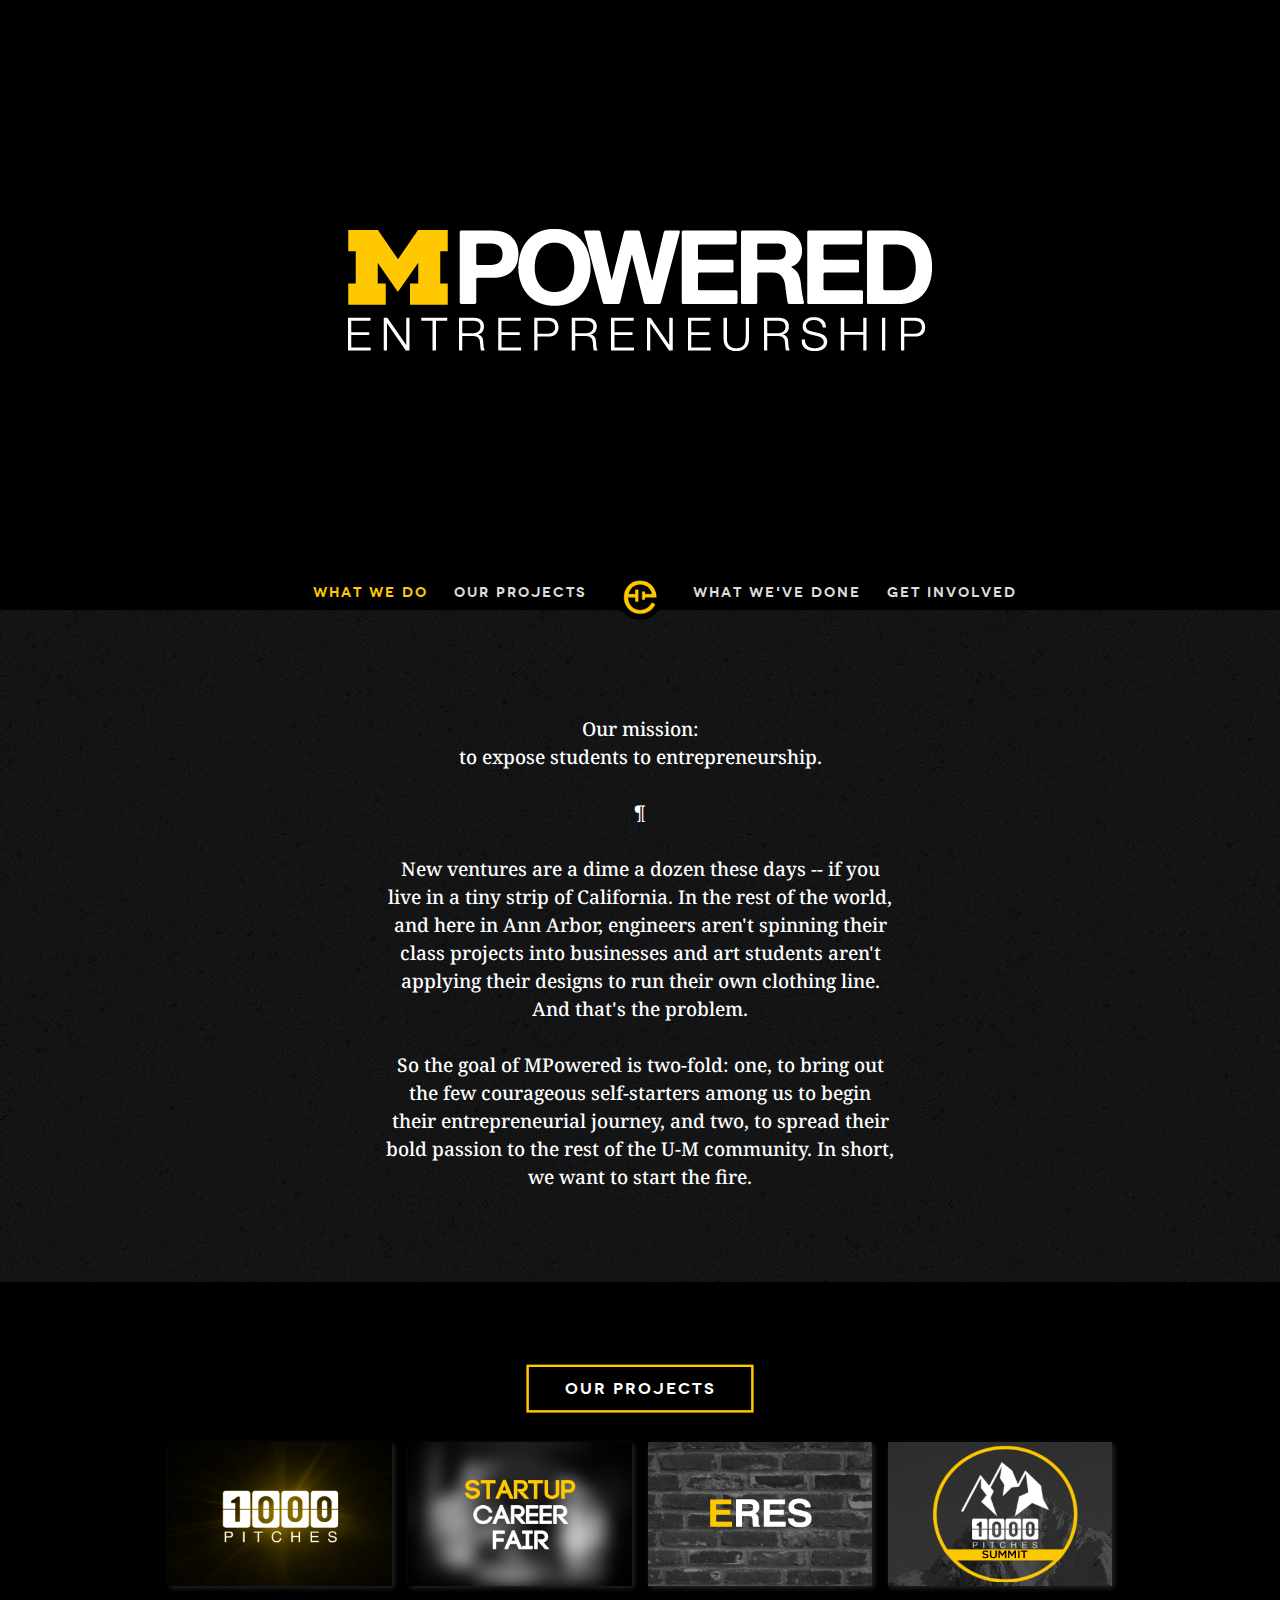
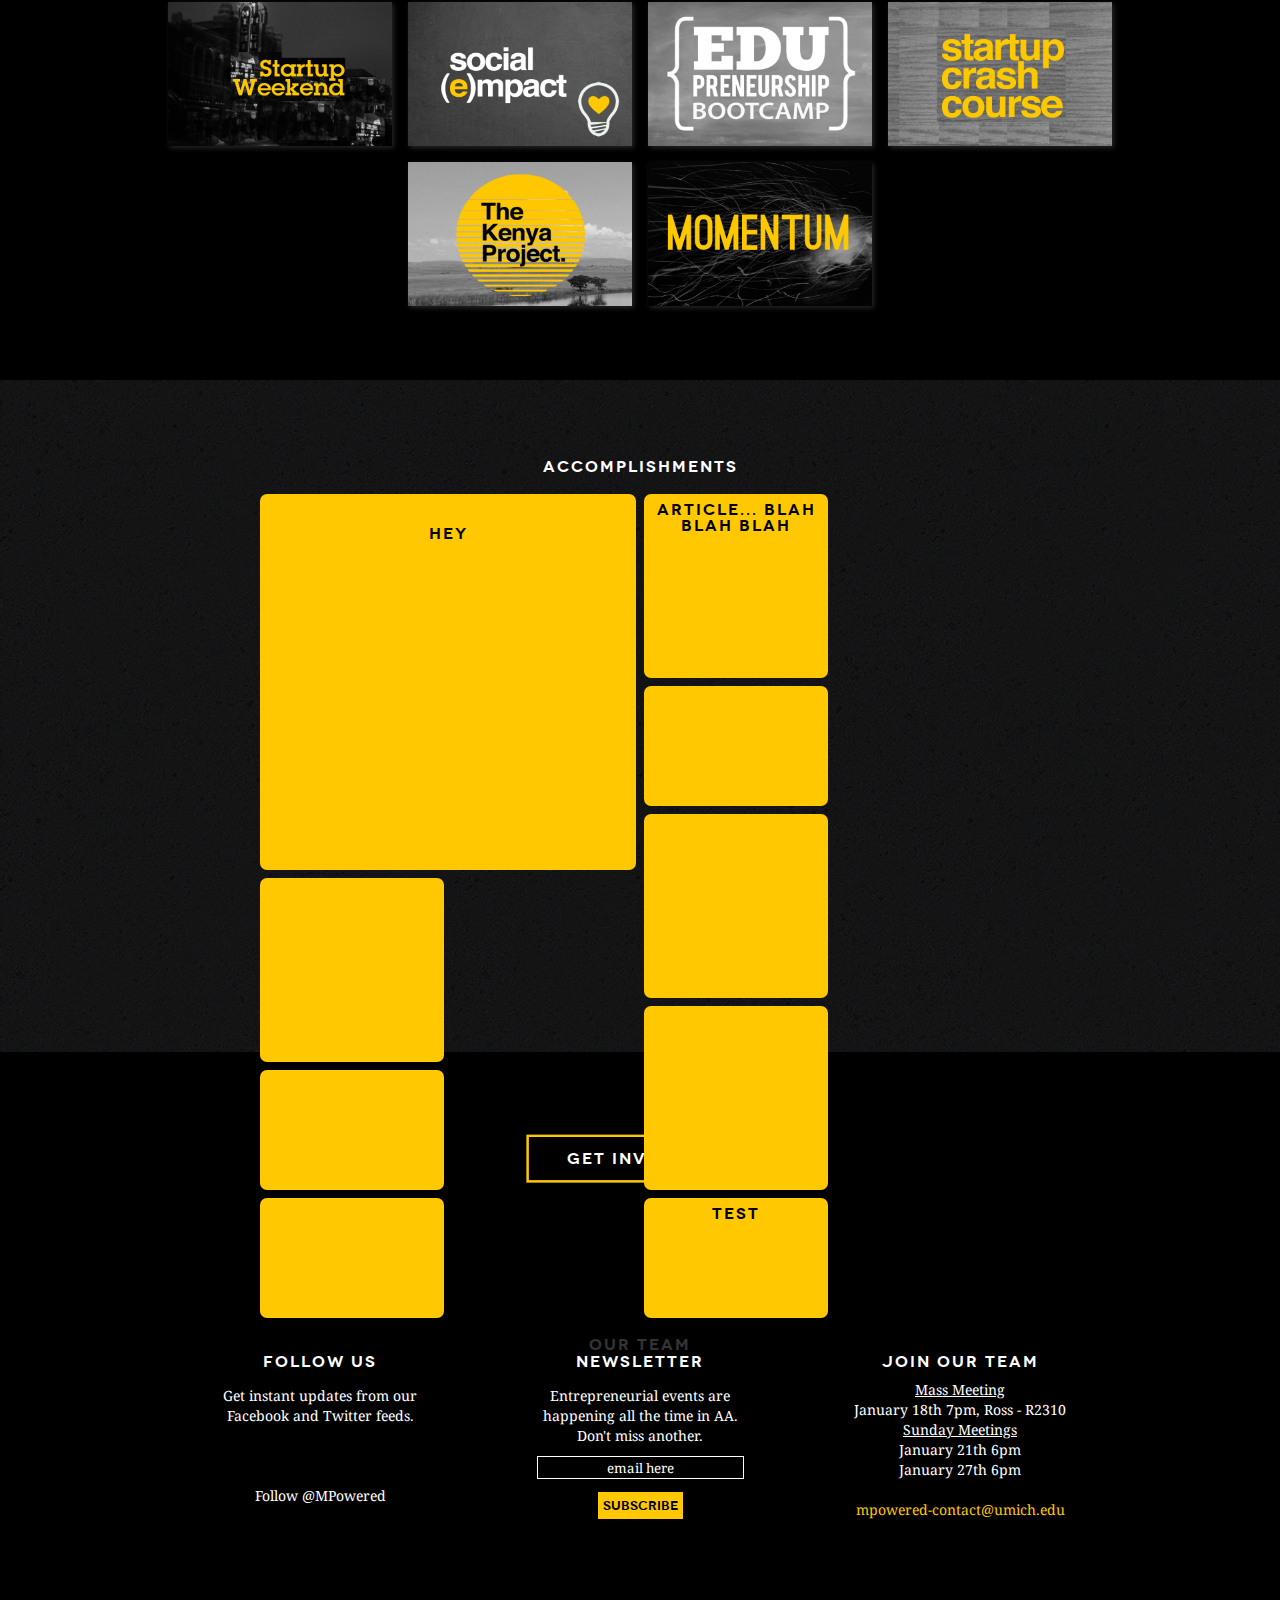
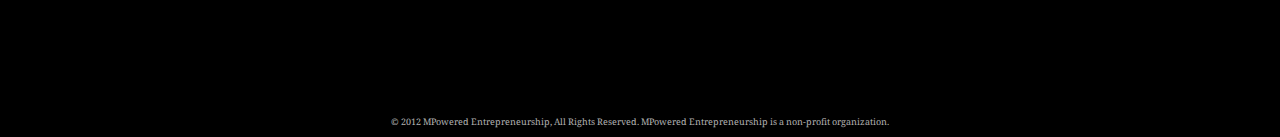
==== commit a4cd5bac: "changed the facebook share photo" ====
--- a/index.html
+++ b/index.html
@@ -31,7 +31,7 @@
 
 		<title>MPowered Entrepreneurship</title>
 		<meta charset="utf-8" />
-		<meta property="og:image" content="http://shivakilaru.com/fb-thumbnail.png"/>
+		<meta property="og:image" content="http://shivakilaru.com/fb-thumb.png"/>
 		<meta property="og:title" content="MPowered Entrepreneurship"/>
 		<meta property="og:url" content="http://www.mpowered.umich.edu"/>
 		<meta property="og:site_name" content="MPowered Entrepreneurship"/>
@@ -264,10 +264,10 @@
 			Accomplishments
 		</div>
 		<div class="accomplishments">
-				<div class="box-accomp medium">
+				<div class="box-accomp huge">
 					HEY
 				</div>
-				<div class="box-accomp huge" link="https://www.google.com/search?q=css+remove+height+of+relative&ie=utf-8&oe=utf-8&aq=t&rls=org.mozilla:en-US:official&client=firefox-a">
+				<div class="box-accomp medium" link="https://www.google.com/search?q=css+remove+height+of+relative&ie=utf-8&oe=utf-8&aq=t&rls=org.mozilla:en-US:official&client=firefox-a">
 					Article... blah blah blah
 				</div>
 				<div class="box-accomp small cushycms">
--- a/css/accomp.css
+++ b/css/accomp.css
@@ -18,6 +18,7 @@
 
 	.box-accomp:hover {
 		background-color:#f8d76b;
+		cursor: pointer;
 	}
 
 	.medium {
@@ -34,4 +35,10 @@
 		width: 19.5rem;
 		height: 19.5rem;
 		padding: 2rem
+	}
+
+	.linktopeople:hover, .linktoaccomplishments:hover {
+
+		color: #ffc800;
+		cursor: pointer;
 	}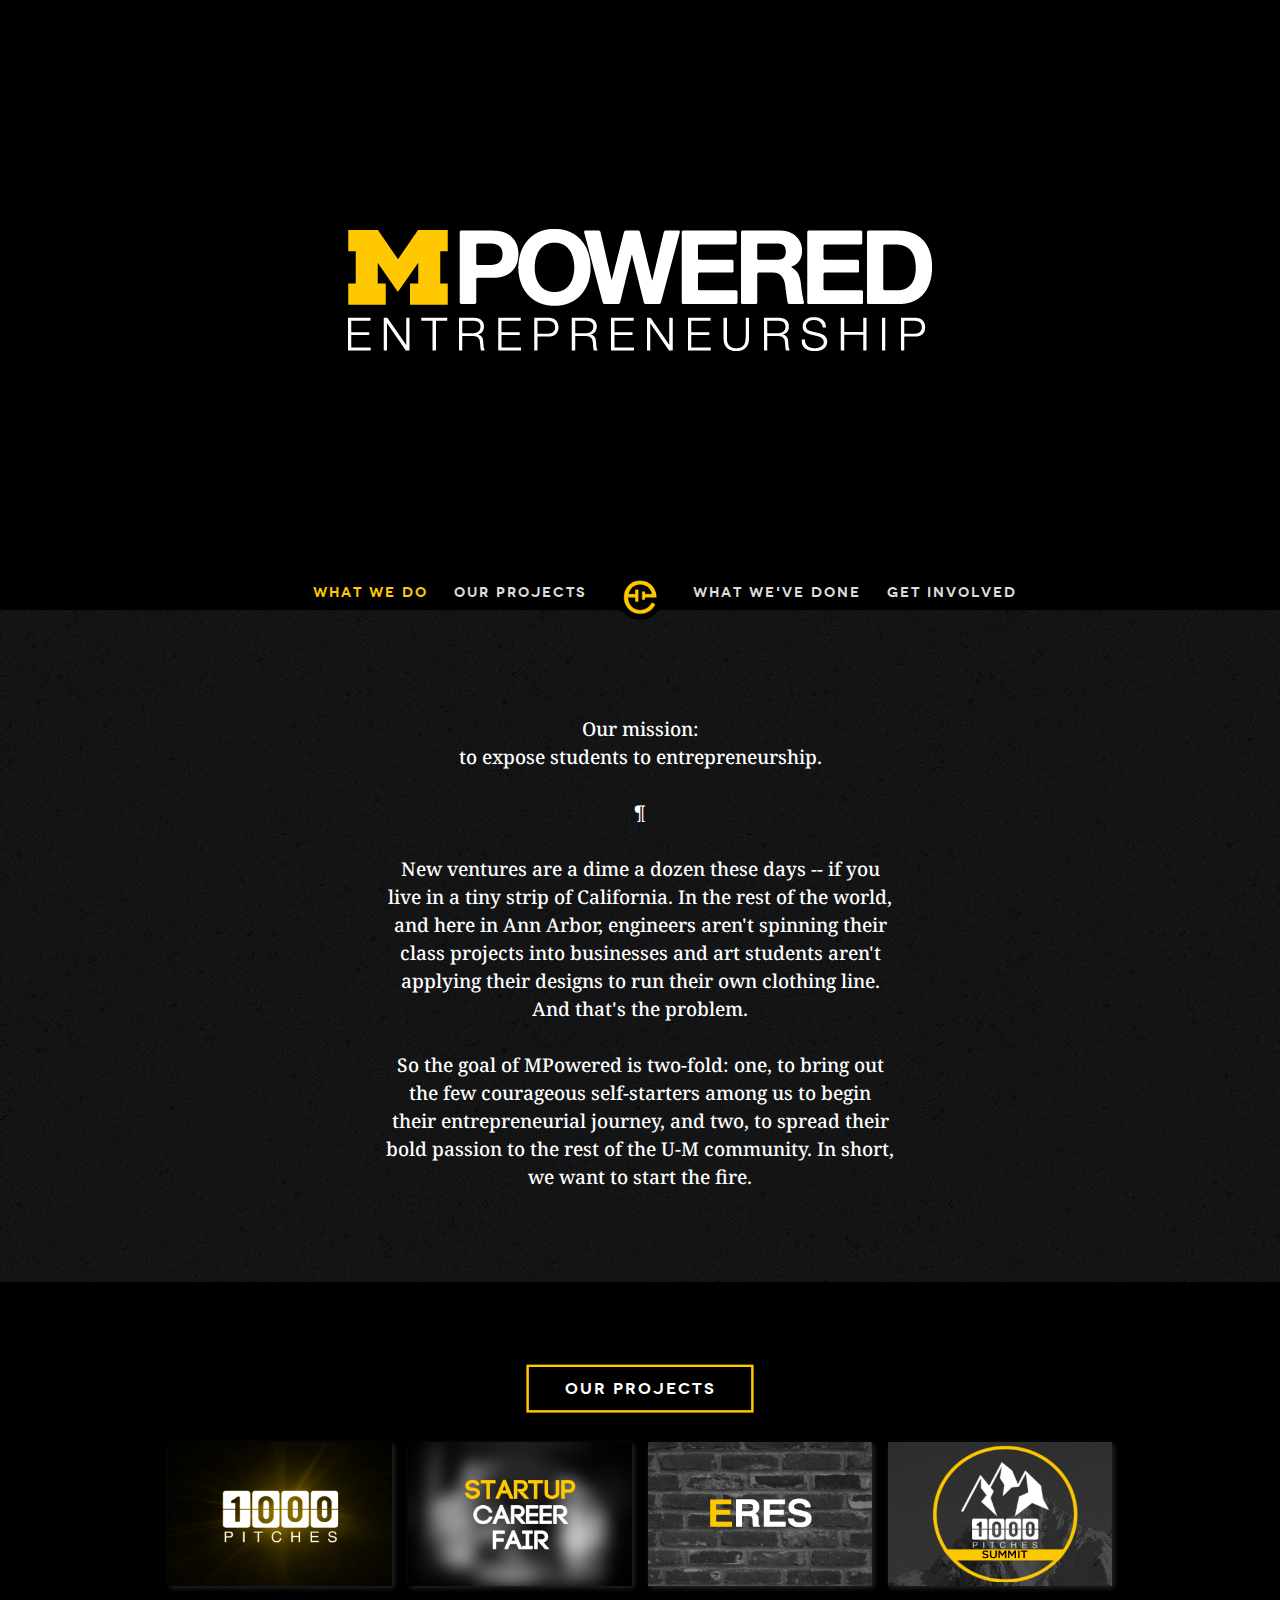
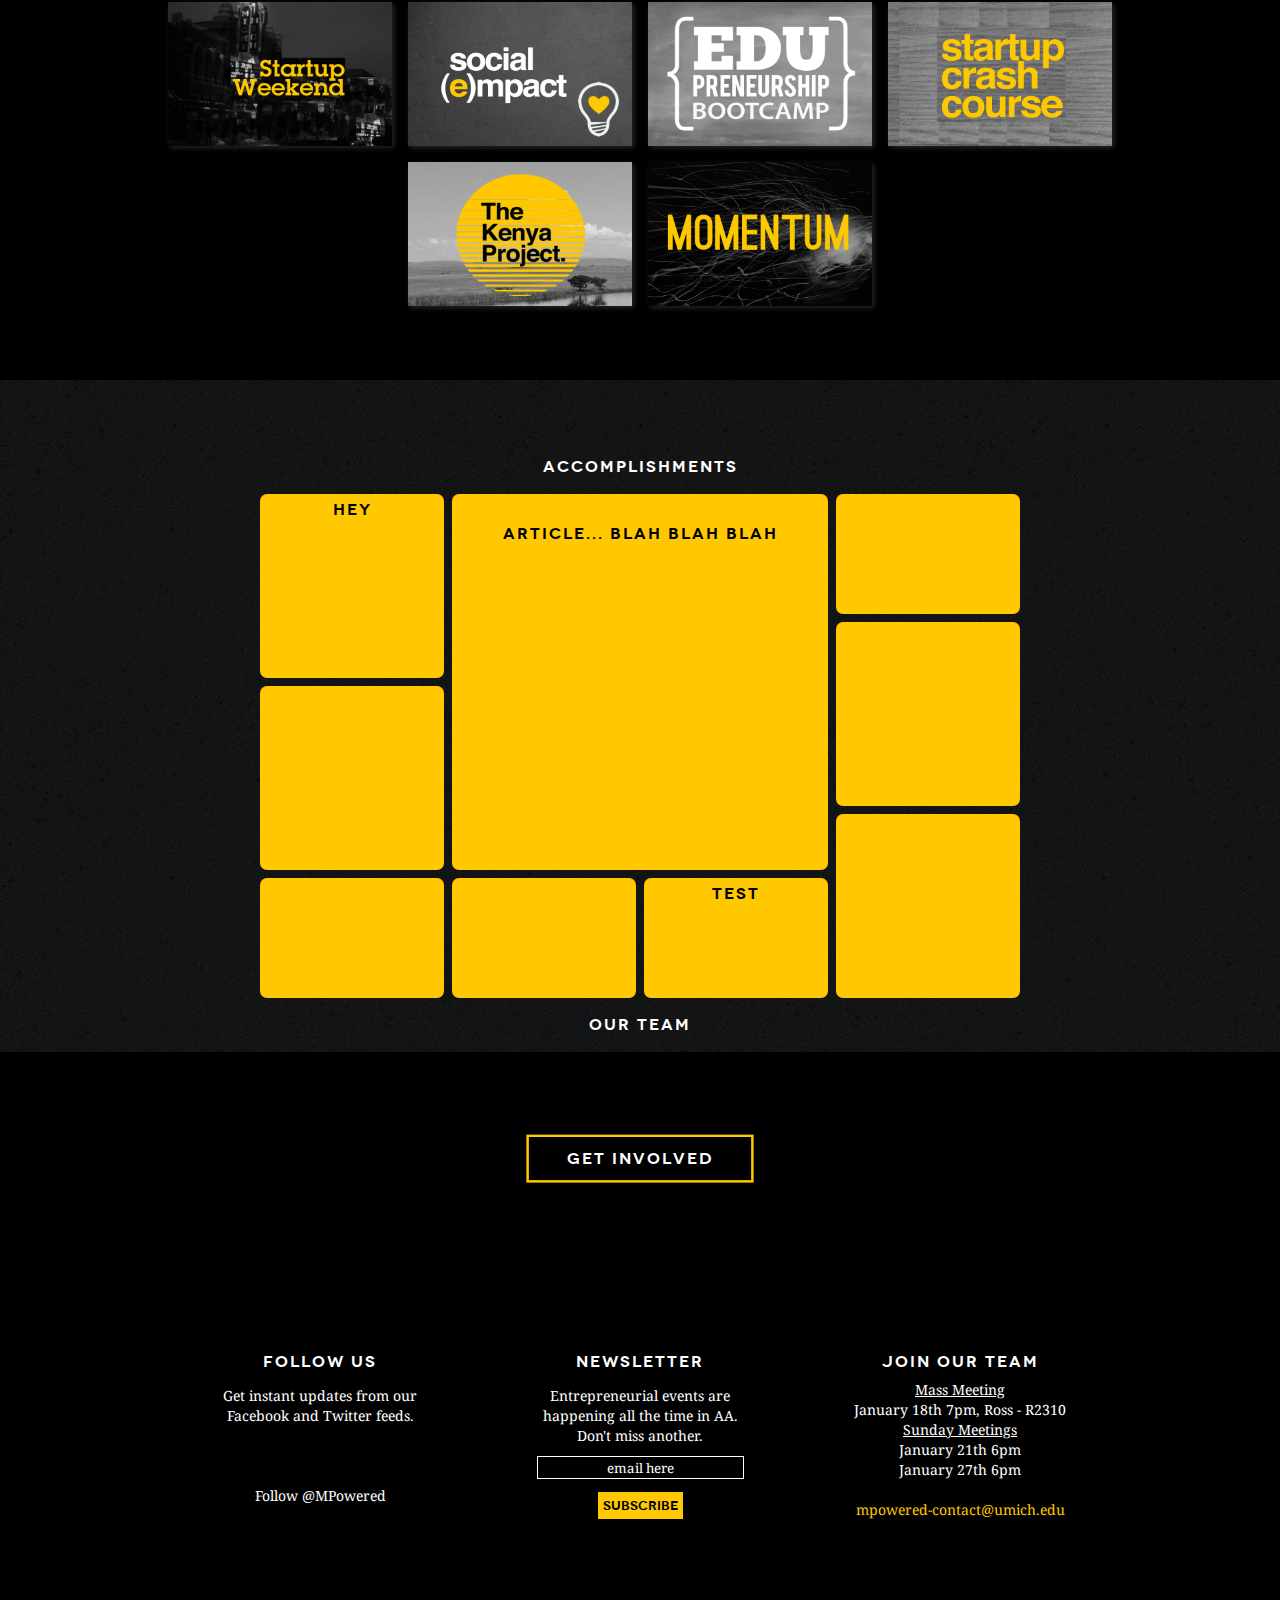
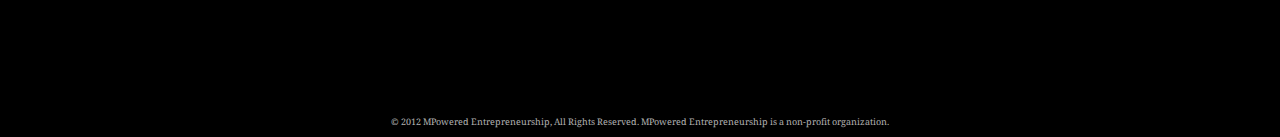
==== commit e201f6f4: "change box layout back to avoid breaking" ====
--- a/index.html
+++ b/index.html
@@ -31,7 +31,7 @@
 
 		<title>MPowered Entrepreneurship</title>
 		<meta charset="utf-8" />
-		<meta property="og:image" content="http://shivakilaru.com/fb-thumb.png"/>
+		<meta property="og:image" content="http://www.mpowered.umich.edu/fb-thumbnail.png"/>
 		<meta property="og:title" content="MPowered Entrepreneurship"/>
 		<meta property="og:url" content="http://www.mpowered.umich.edu"/>
 		<meta property="og:site_name" content="MPowered Entrepreneurship"/>
@@ -264,11 +264,14 @@
 			Accomplishments
 		</div>
 		<div class="accomplishments">
+				<div class="box-accomp medium">
+					HEY
+				</div>
 				<div class="box-accomp huge">
-					HEY
-				</div>
-				<div class="box-accomp medium" link="https://www.google.com/search?q=css+remove+height+of+relative&ie=utf-8&oe=utf-8&aq=t&rls=org.mozilla:en-US:official&client=firefox-a">
-					Article... blah blah blah
+					<input class="cushycms link" type="hidden" value="https://www.google.com/search?q=css+remove+height+of+relative&ie=utf-8&oe=utf-8&aq=t&rls=org.mozilla:en-US:official&client=firefox-a" />
+					<div class="cushycms" />
+						Article... blah blah blah
+					</div>
 				</div>
 				<div class="box-accomp small cushycms">
 					
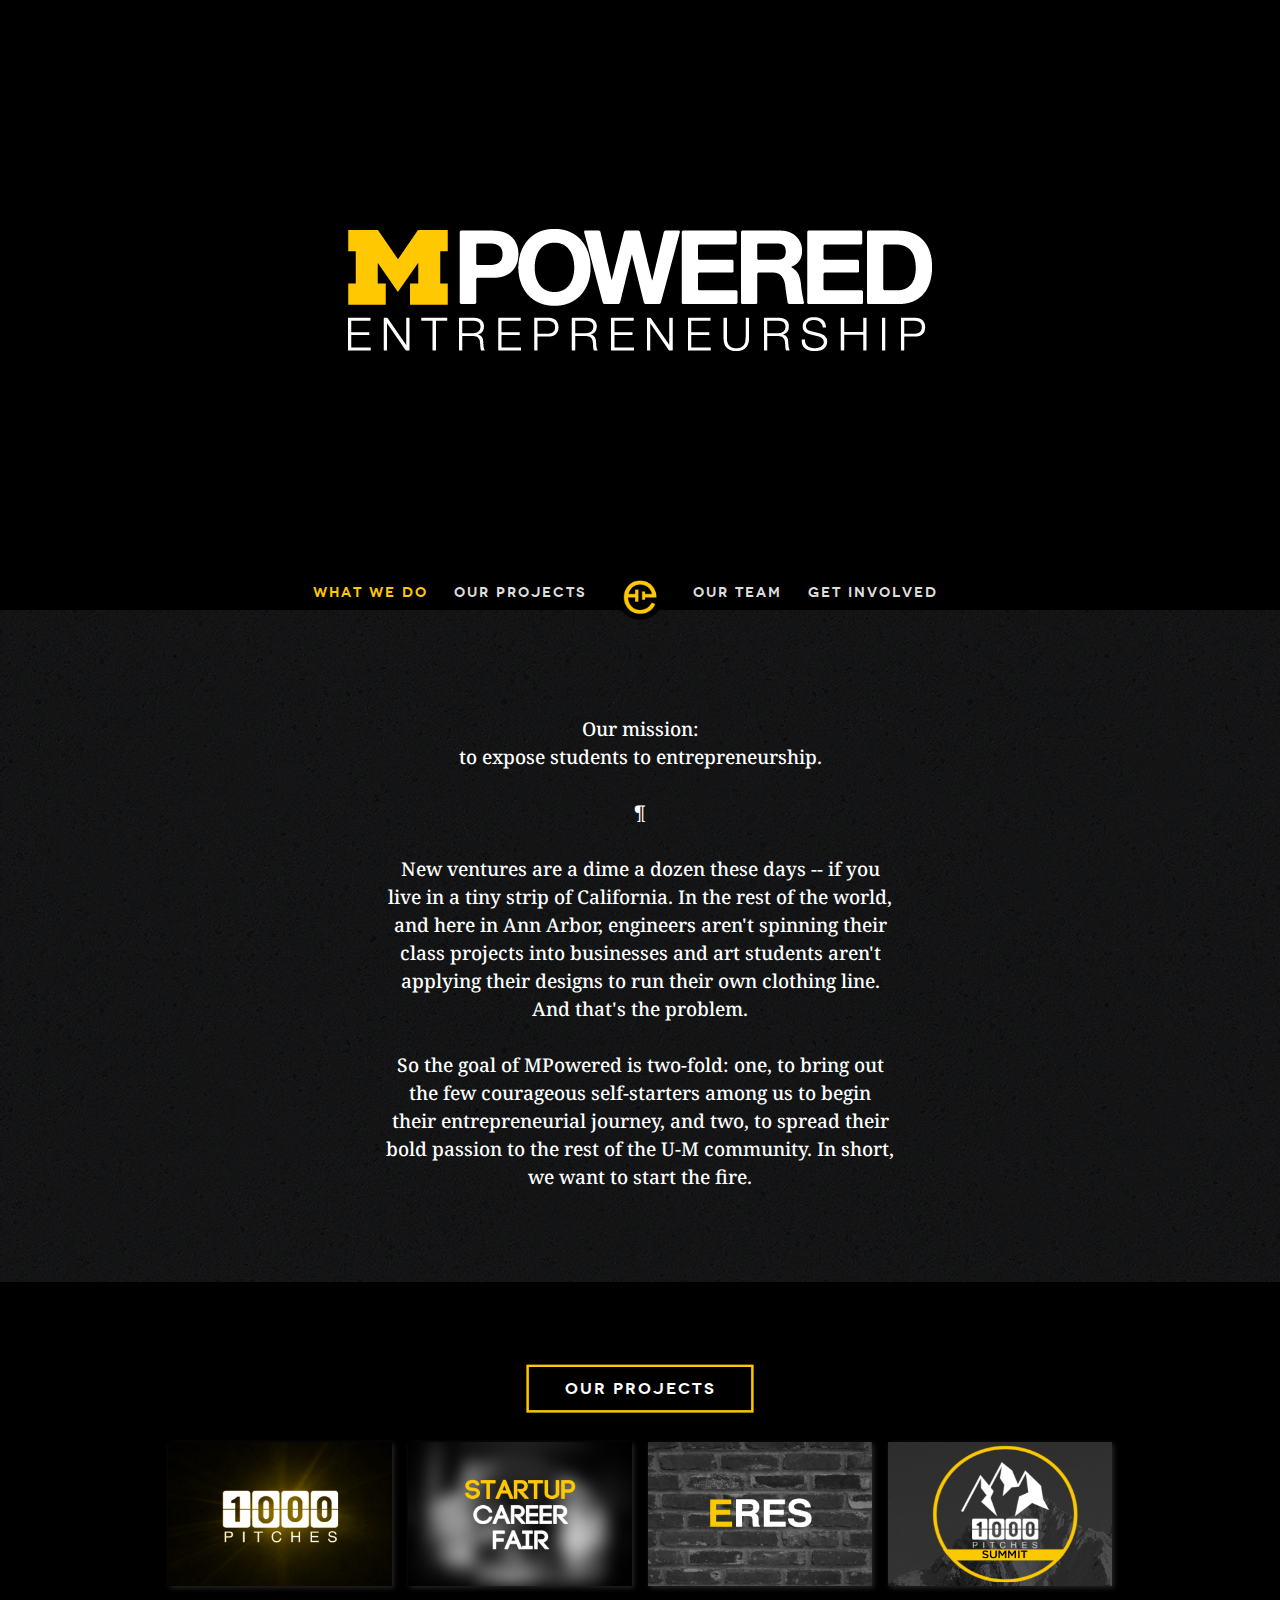
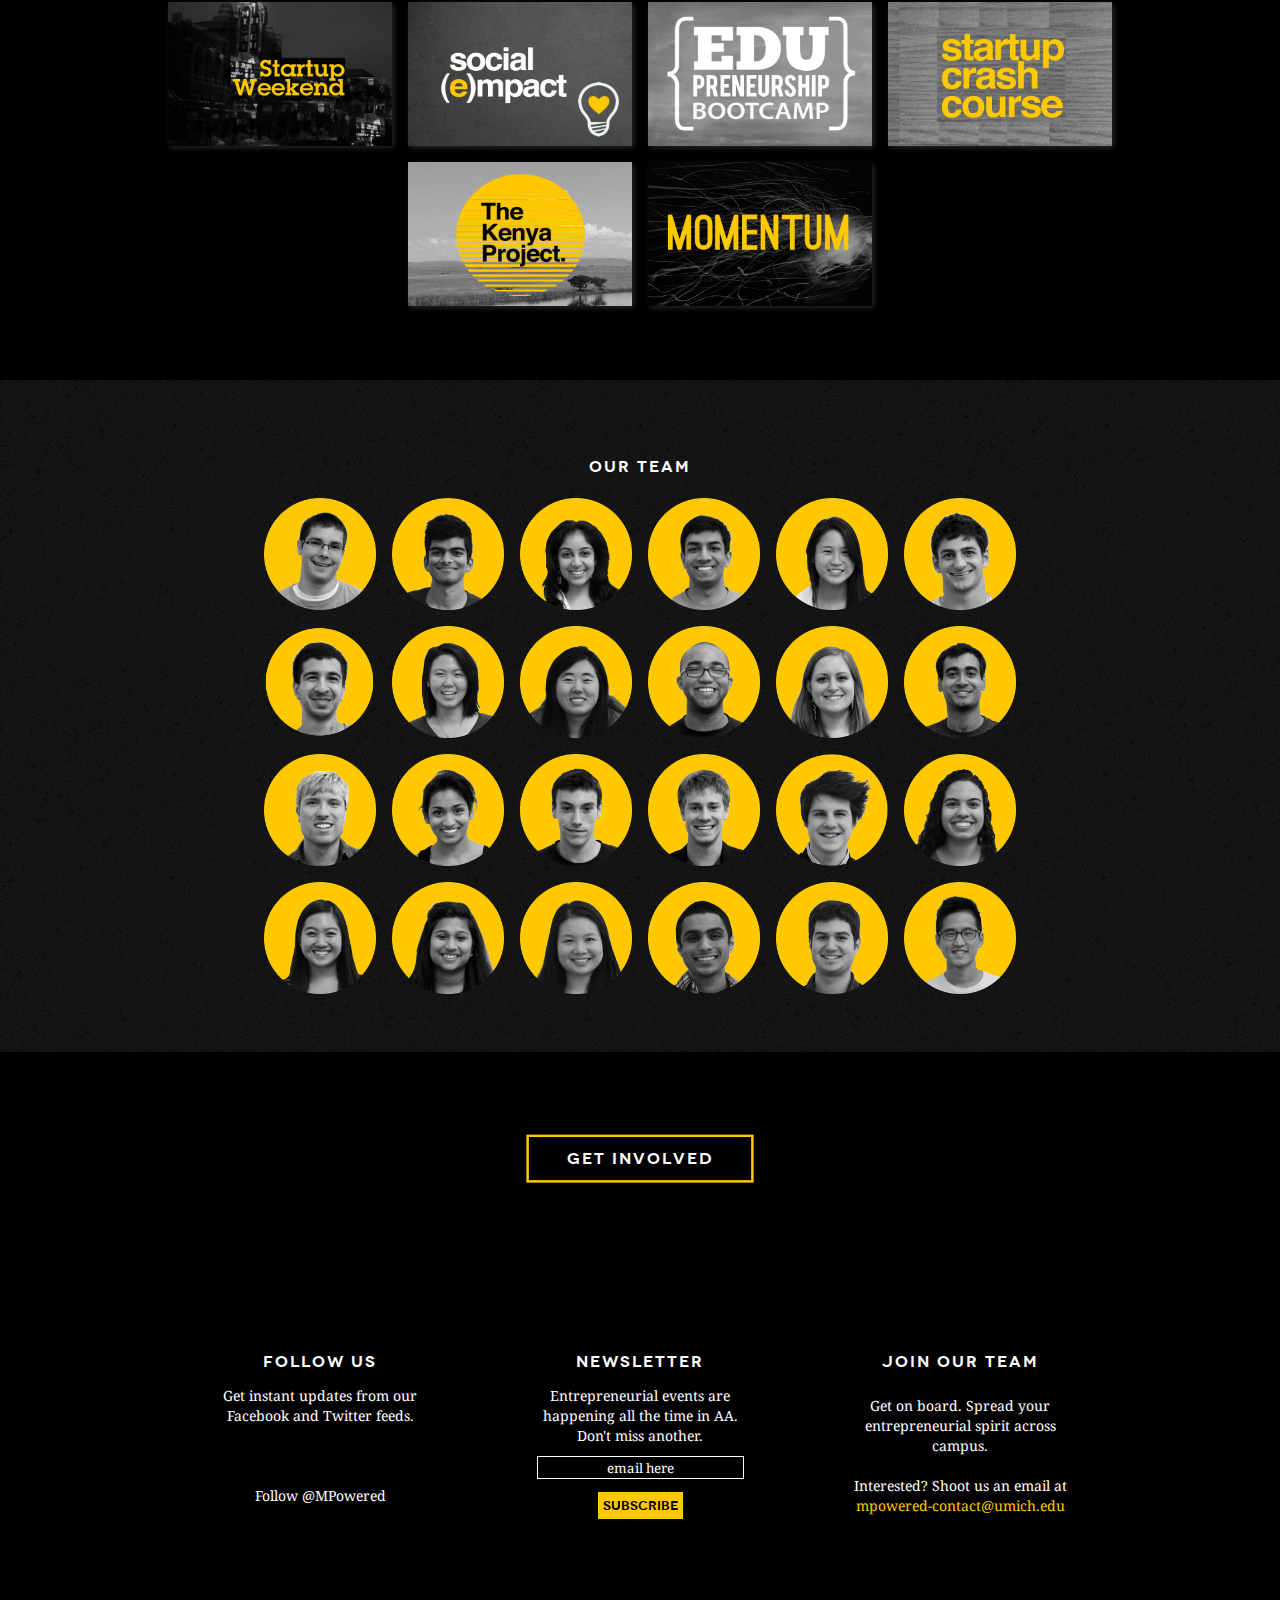
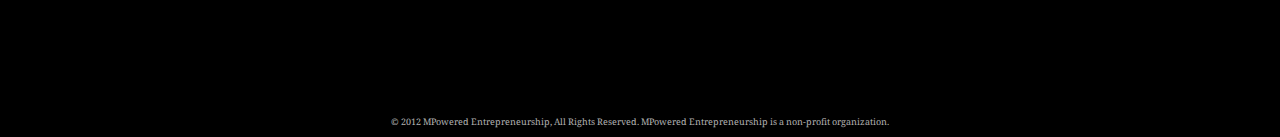
==== commit b45d94d0: "added new Core members to the site. the achievements section is hidden for now" ====
--- a/index.html
+++ b/index.html
@@ -72,7 +72,7 @@
 					</div>
 					<a id='home'href="#scrollto1"><div class="circle"></div></a>
 					<div class="nav-right">
-						<li ><a id='people' href="#scrollto4">What We've Done</a></li>
+						<li ><a id='people' href="#scrollto4">Our Team</a></li>
 						<li ><a id='involved'href="#scrollto5">Get Involved</a></li>
 					</div>
 				</ul>
@@ -260,10 +260,18 @@
 	</section>
 
 	<div class="slide"  id="scrollto4">
+	
+		<div class="title" id="ourteam">
+			Our Team
+		</div>
+	
+			
+		<!---
 		<div class="title linktoaccomplishments" id="ourteam">
-			Accomplishments
-		</div>
-		<div class="accomplishments">
+			Our Team
+		</div>
+ 
+			<div class="accomplishments">
 				<div class="box-accomp medium">
 					HEY
 				</div>
@@ -297,8 +305,9 @@
 					test
 				</div>
 		</div>
-
-		<div id="people-grid" >
+		--->
+
+		<div id="people-grid">
 			<img class="person tooltiptopright" src="team/2012-
 			scott.png"/>
 				<div class="tooltip_description" style="display:none;" title="Scott Christopher">
@@ -404,6 +413,22 @@
 						Canton, Michigan<br />
 					</div>
 				</div>
+				
+			<img class="person tooltiptopright" src="team/2013-
+			zhang.png"/>
+				<div class="tooltip_description" style="display:none;" title="Lucy Zhang">
+					<div class="tooltip_text">
+						Director - Design Team <br />
+						<br />
+
+						Email:
+						luczhang@umich.edu <br />
+						Hometown: 
+						Canton, Michigan<br />
+					</div>
+				</div>
+				
+			<!-- 
 			<img class="person tooltiptopright" src="team/2012-
 			brandon.png"/>
 				<div class="tooltip_description" style="display:none;" title="Brandon Eagle">
@@ -416,6 +441,8 @@
 						Southborough, Massachusetts<br />
 					</div>
 				</div>
+			-->
+			
 			<img class="person tooltiptopleft" src="team/2012-
 			max.png"/>
 				<div class="tooltip_description" style="display:none;" title="Max Gilles">
@@ -453,6 +480,24 @@
 						Palo Alto, California<br />
 					</div>
 				</div>
+				
+			<img class="person tooltiptopright" src="team/2012-
+			jeff.png"/>
+				<!--Tech Team Is The Best
+				    http://www.jeffsallans.site90.net-->
+				<div class="tooltip_description" style="display:none;" title="Jeff Sallans">
+					<div class="tooltip_text">
+						Director - Tech Team<br />
+						<br />
+
+						Email:
+						jsallans@umich.edu <br />
+						Hometown: 
+						Goodrich, Michigan<br />
+					</div>
+				</div>
+				
+			<!-- 
 			<img class="person tooltiptopright" src="team/2012-
 			nikil.png"/>
 				<div class="tooltip_description" style="display:none;" title="Nikil Ramanathan">
@@ -465,6 +510,8 @@
 						Princeton Junction, New Jersey<br />
 					</div>
 				</div>
+ 			-->
+ 			
 			<img class="person tooltiptopright" src="team/2012-
 			chaturi.png"/>
 				<div class="tooltip_description" style="display:none;" title="Chaturi Wijesundera">
@@ -502,16 +549,16 @@
 						Gladstone, Michigan<br />
 					</div>
 				</div>
-			<img class="person tooltiptopleft" src="team/2012-
-			lauren.png"/>
-				<div class="tooltip_description" style="display:none;" title="Lauren Risetter">
-					<div class="tooltip_text">
-						Director - 1000 Pitches Summit <br />
-						<br />
-						Email:
-						laurennr@umich.edu <br />
-						Hometown: 
-						Stevensville, Michigan<br />
+			<img class="person tooltiptopleft" src="team/2013-
+			keegan.png"/>
+				<div class="tooltip_description" style="display:none;" title="Keegan Beljanski">
+					<div class="tooltip_text">
+						Director - eRes <br />
+						<br />
+						Email:
+						keegbelj@umich.edu <br />
+						Hometown: 
+						Doylestown, Pennsylvania<br />
 					</div>
 				</div>
 			<img class="person tooltiptopleft" src="team/2012-
@@ -551,43 +598,40 @@
 						Farmington Hills, Michigan<br />
 					</div>
 				</div>
-			<img class="person tooltipbottomright" src="team/2012-
-			jeff.png"/>
-				<!--Tech Team Is The Best
-				    http://www.jeffsallans.site90.net-->
-				
-				<div class="tooltip_description" style="display:none;" title="Jeff Sallans">
-					<div class="tooltip_text">
-						Director - Tech Team <br />
-						<br />
-						Email:
-						jsallans@umich.edu <br />
-						Hometown: 
-						Goodrich, Michigan<br />
-					</div>
-				</div>
-			<img class="person tooltipbottomleft" src="team/2012-
-			raj.png"/>
-				<div class="tooltip_description" style="display:none;" title="Raj Vir">
+			<img class="person tooltipbottomright" src="team/2013-
+			tracey.png"/>
+				<div class="tooltip_description" style="display:none;" title="Tracey Fu">
+					<div class="tooltip_text">
+						Director - Global Entrepreneurship Week <br />
+						<br />
+						Email:
+						tfu@umich.edu <br />
+						Hometown: 
+						Canton, Michigan<br />
+					</div>
+				</div>
+			<img class="person tooltipbottomleft" src="team/2013-
+			jay.png"/>
+				<div class="tooltip_description" style="display:none;" title="Jay Raina">
 					<div class="tooltip_text">
 						Director - Startup Crash Course  <br />
 						<br />
 						Email:
-						vir@umich.edu <br />
-						Hometown: 
-						Beverly Hills, California<br />
-					</div>
-				</div>
-			<img class="person tooltipbottomleft" src="team/2012-
-			david.png"/>
-				<div class="tooltip_description" style="display:none;" title="David Fontenot">
+						jraina@umich.edu <br />
+						Hometown: 
+						Novi, Michigan<br />
+					</div>
+				</div>
+			<img class="person tooltipbottomleft" src="team/2013-
+			diego.png"/>
+				<div class="tooltip_description" style="display:none;" title="Diego Calvo">
 					<div class="tooltip_text">
 						Director - Startup Crash Course  <br />
 						<br />
 						Email:
-						gailees@umich.edu <br />
-						Hometown: 
-						Hollywood, Florida<br />
+						calvod@umich.edu <br />
+						Hometown: 
+						Bay City, Michigan<br />
 					</div>
 				</div>
 			<img class="person tooltipbottomleft" src="team/2012-
@@ -603,9 +647,11 @@
 					</div>
 				</div>
 		</div>
-		<div class="title linktopeople">
+		<!-- 
+<div class="title linktopeople">
 			Our Team
 		</div>
+ -->
 	</div>
 
 	<section id="slide-3" data-type="background" data-speed="10">
@@ -673,9 +719,16 @@
 					<div class="box-join">
 						<div class="show_recruitment">join our team</a>
 
-							<br>
-
-
+							<br><br>
+
+
+						<div class="box-content" style="margin-top:10px">
+							Get on board. Spread your entrepreneurial spirit across campus.
+
+							<br><br>Interested? Shoot us an email at <br><span style="color:#ffc800">mpowered-contact@umich.edu</span>
+							
+
+						<!--
 						<div class="box-content" style="margin-top:10px">
 							<u>Mass Meeting</u><br />
 							January 18th 7pm, 
@@ -685,6 +738,10 @@
 							January 27th 6pm<br />
 							<br />
 							<span style="color:#ffc800">mpowered-contact@umich.edu</span>
+							--->
+							
+							
+							
 							<!--
 							<div class="instruction-grid">
 
--- a/css/style.css
+++ b/css/style.css
@@ -123,7 +123,7 @@
 }
 
 #people-grid {
-	position: absolute;
+	/*position: absolute;*/
 	margin: 0 auto;
 	width:48rem;
 }
